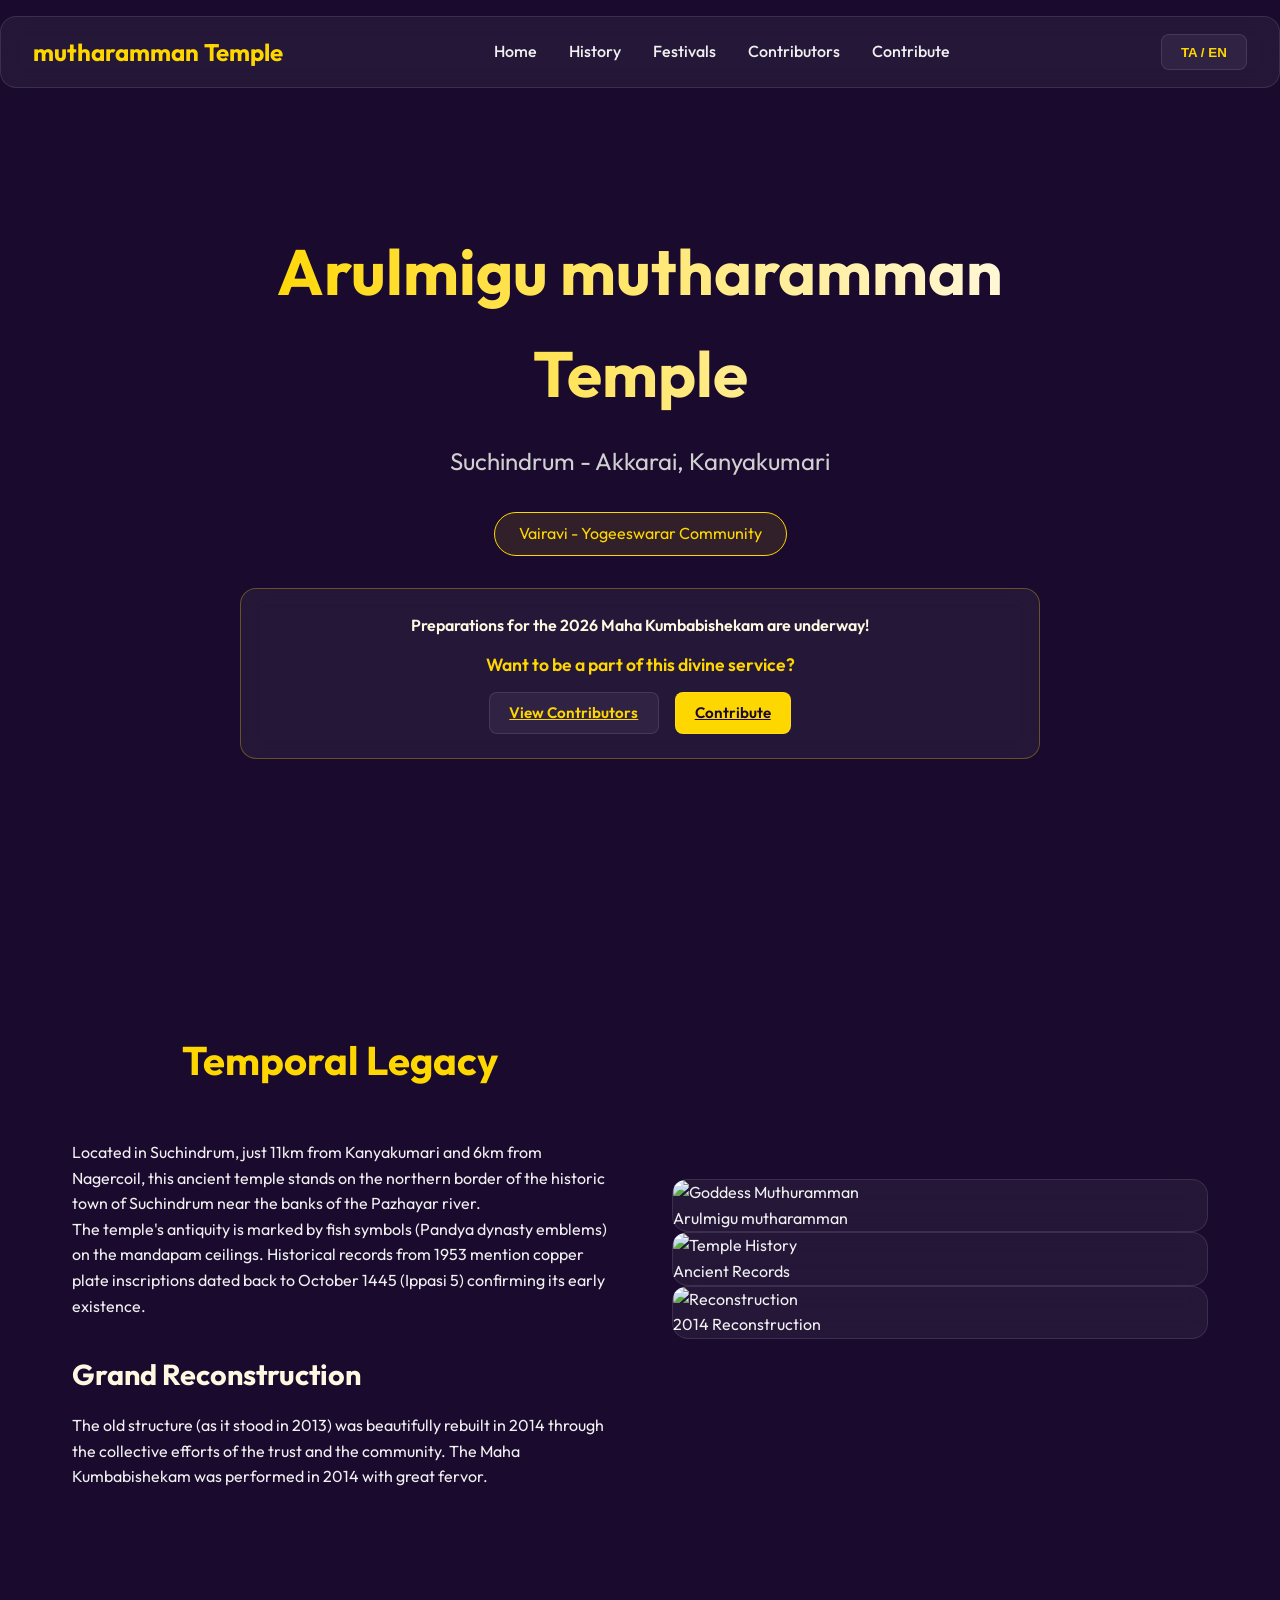
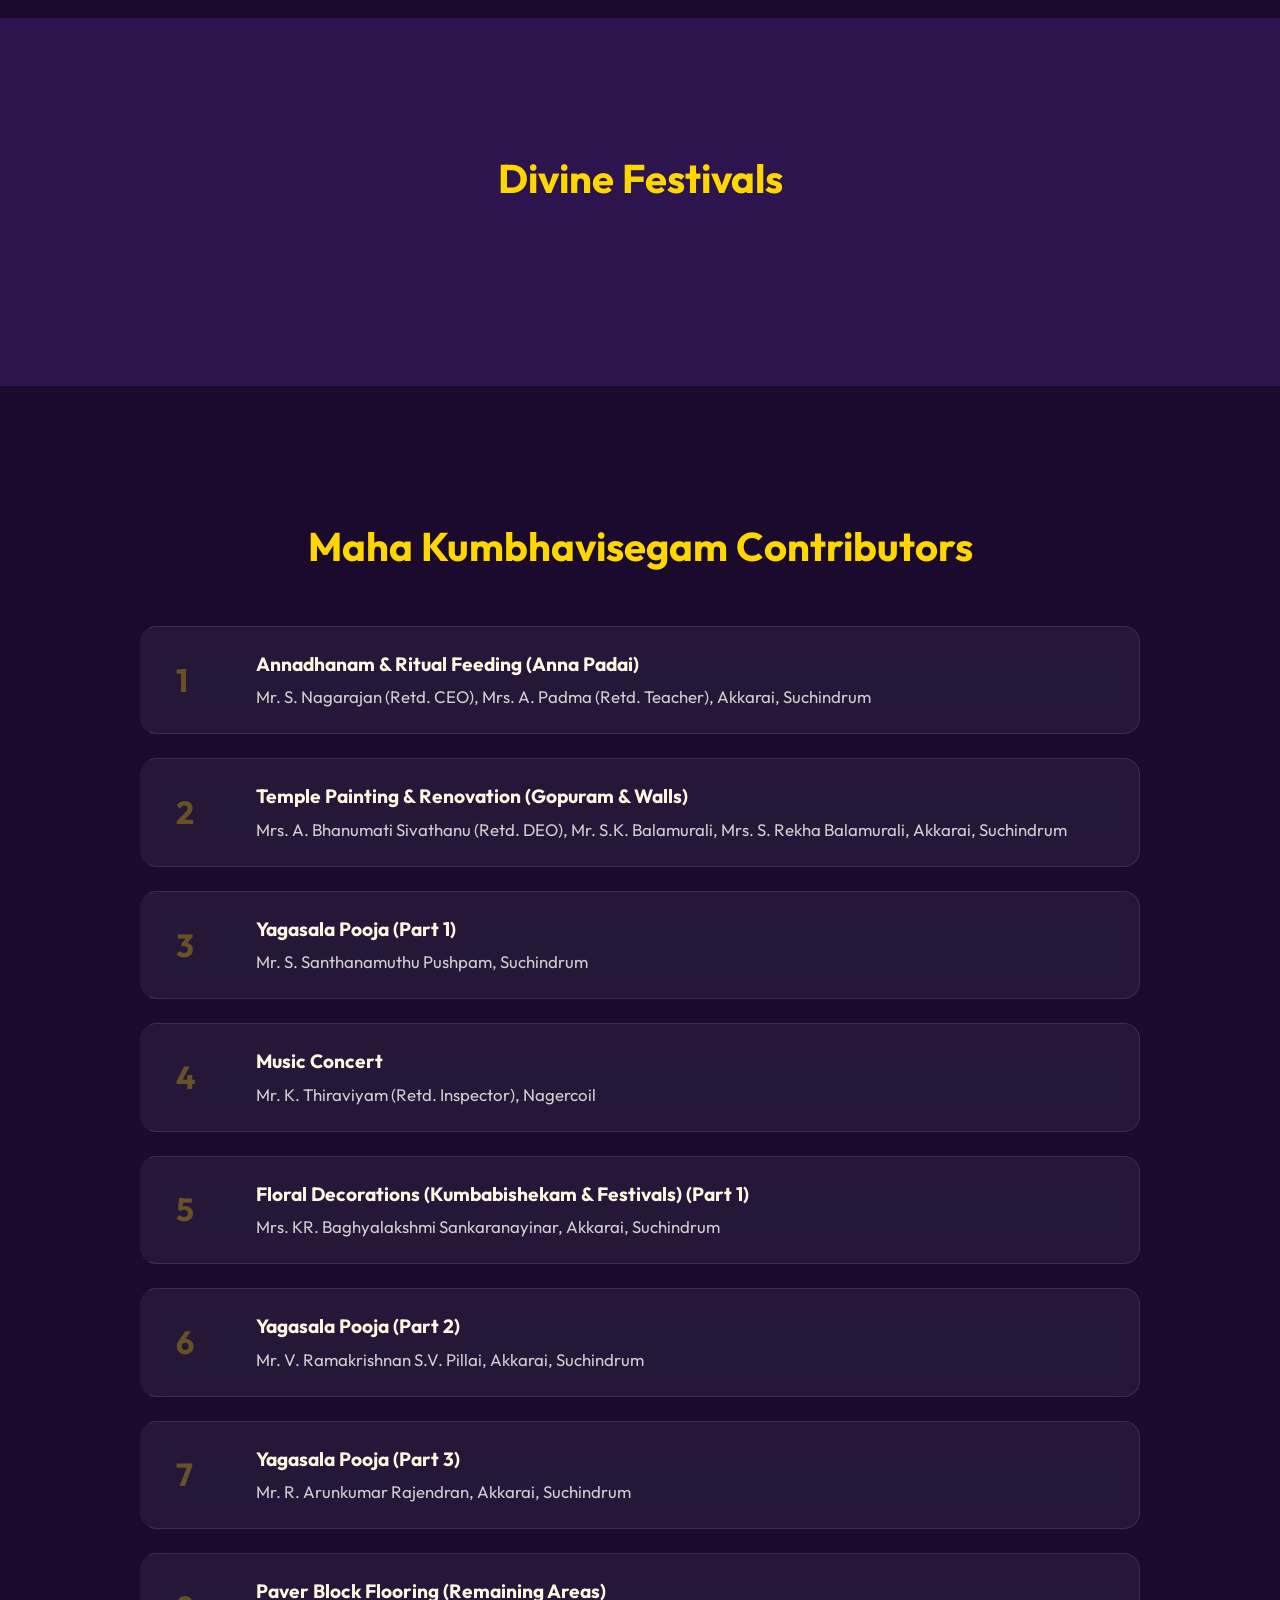
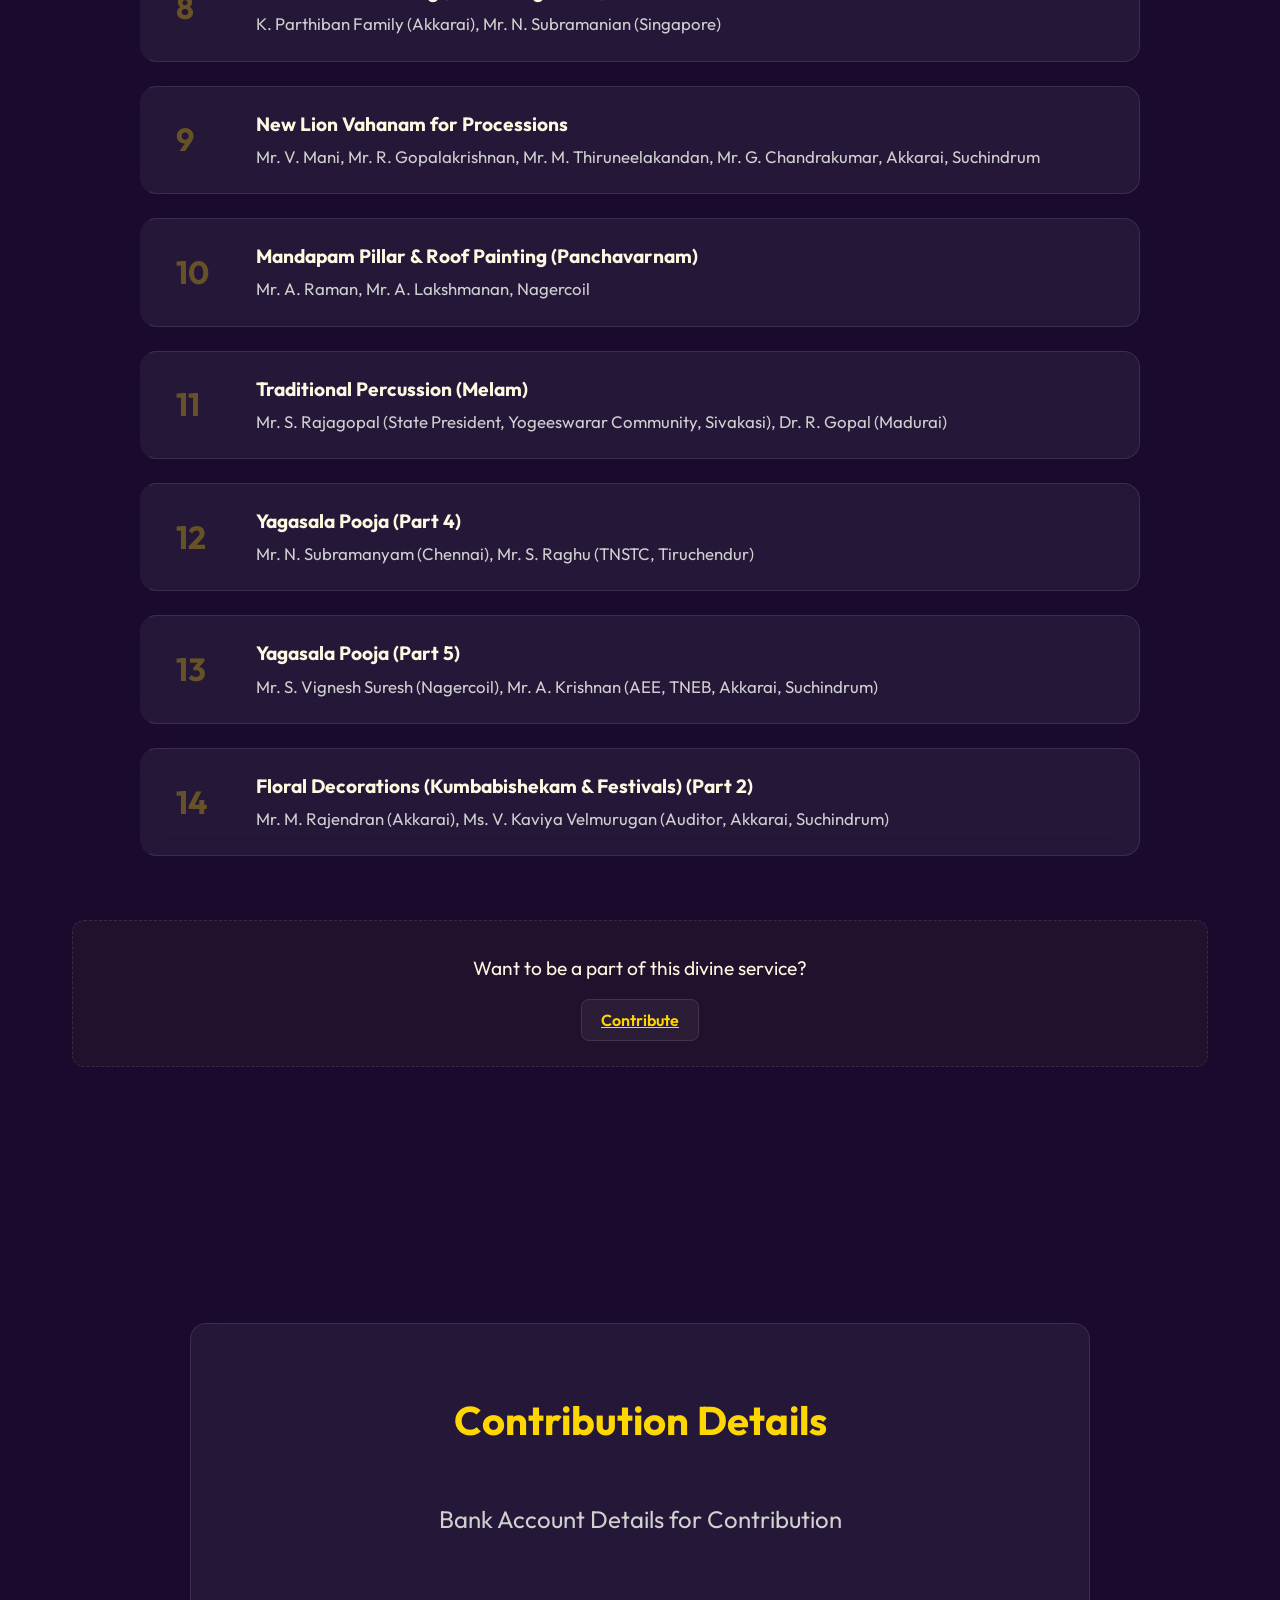
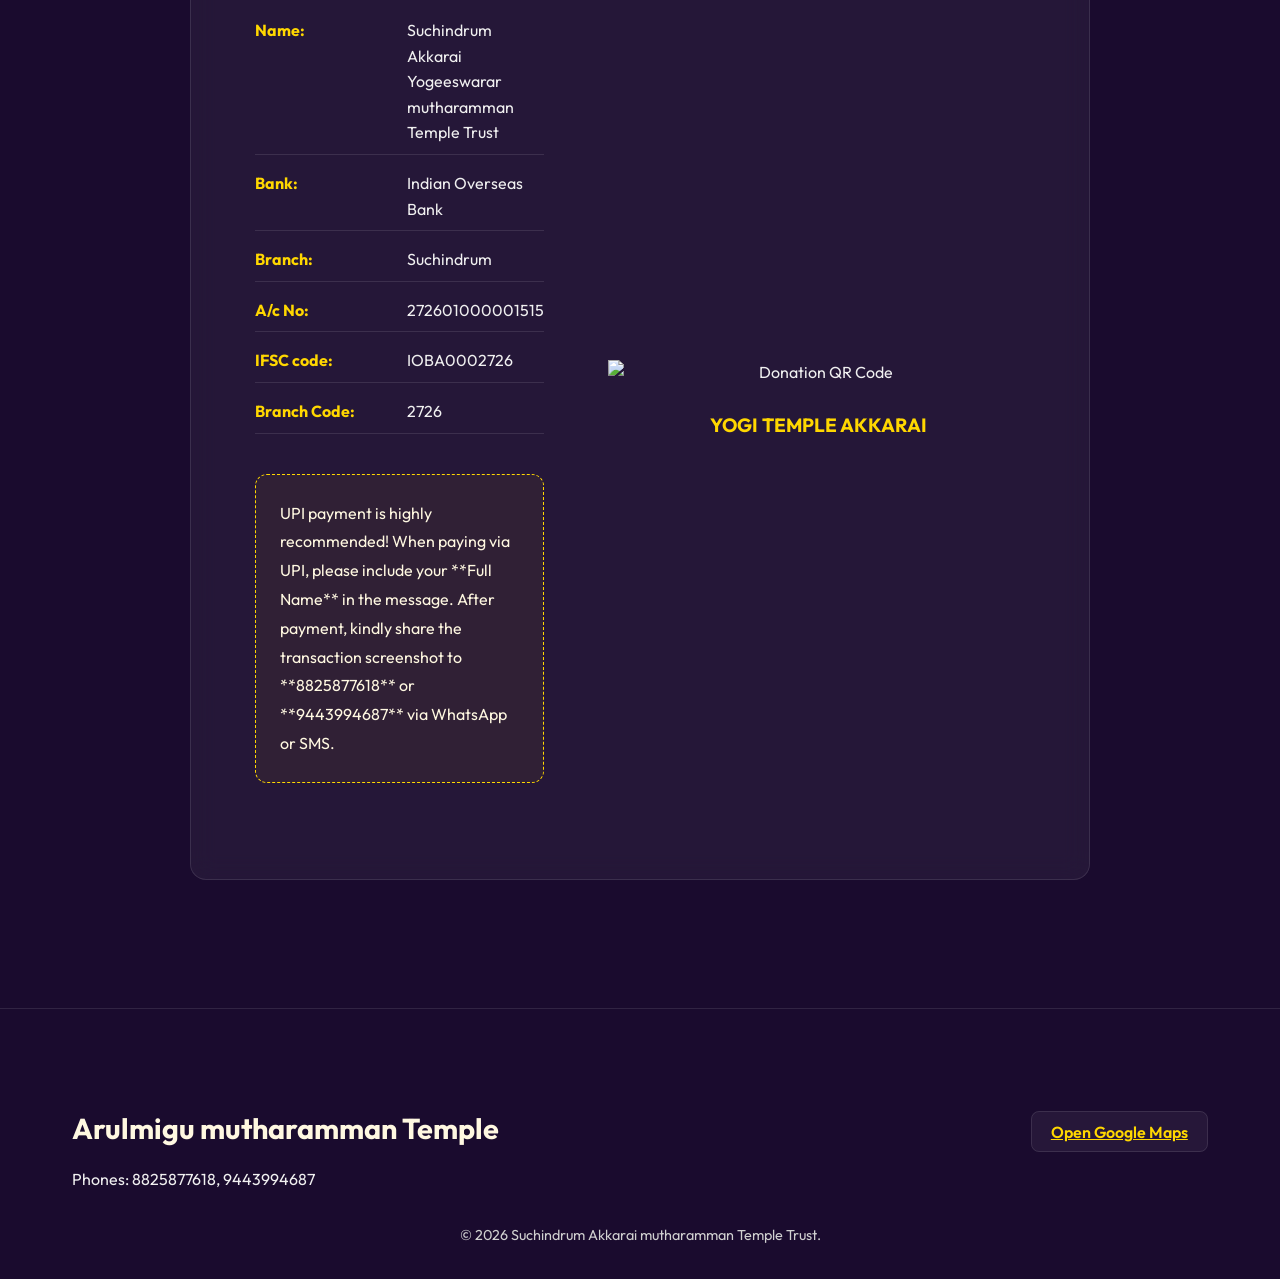
==== index.html @ 784f4263 "feat: enhance Contributors section, simplify local deployment, and improve Donation UX Detailed Chan" ====
<!DOCTYPE html>
<html lang="en">
<head>
    <meta charset="UTF-8">
    <meta name="viewport" content="width=device-width, initial-scale=1.0">
    <title>Sri Mutharamman Temple | Suchindrum Akkarai</title>
    <meta name="description" content="Official website of Sri Mutharamman Temple, Suchindrum Akkarai - Vairavi Yogeeswarar Community.">
    <link rel="preconnect" href="https://fonts.googleapis.com">
    <link rel="preconnect" href="https://fonts.gstatic.com" crossorigin>
    <link href="https://fonts.googleapis.com/css2?family=Outfit:wght@300;400;600;700&family=Noto+Sans+Tamil:wght@300;400;600;700&display=swap" rel="stylesheet">
    <link rel="stylesheet" href="style.css?v=1.0.1">
</head>
<body>
    <header>
        <nav class="glass">
            <div class="logo">
                <span class="en">mutharamman Temple</span>
                <span class="ta hidden">முத்தாரம்மன் கோவில்</span>
            </div>
            <ul class="nav-links">
                <li><a href="#home" data-key="nav_home">Home</a></li>
                <li><a href="#history" data-key="nav_history">History</a></li>
                <li><a href="#festivals" data-key="nav_festivals">Festivals</a></li>
                <li><a href="#contributors" data-key="nav_contributors">Contributors</a></li>
                <li><a href="#donations" data-key="nav_donations">Donations</a></li>
            </ul>
            <div class="lang-toggle">
                <button id="toggleLang" class="glass-btn">TA / EN</button>
            </div>
        </nav>
    </header>

    <main>
        <section id="home" class="hero">
            <div class="hero-overlay"></div>
            <div class="hero-content" data-aos="fade-up">
                <h1 data-key="hero_title">Arulmigu mutharamman Temple</h1>
                <p class="subtitle" data-key="hero_subtitle">Suchindrum - Akkarai, Kanyakumari</p>
                <div class="community-tag" data-key="hero_community">Vairavi - Yogeeswarar Community</div>
                <div class="alert-box glass">
                    <p data-key="kumbabishekam_alert">Preparations for the 2026 Maha Kumbabishekam are underway!</p>
                    <p class="prompt-text" data-key="contribute_prompt">Want to be a part of this divine service?</p>
                    <div class="button-group">
                        <a href="#contributors" class="glass-btn small" data-key="view_contributors">View Contributors</a>
                        <a href="#donations" class="glass-btn small accent" data-key="nav_donations">Donate Now</a>
                    </div>
                </div>
            </div>
        </section>

        <section id="history" class="section">
            <div class="container grid">
                <div class="text-content">
                    <h2 data-key="history_title">Temporal Legacy</h2>
                    <p data-key="history_p1">Loading...</p>
                    <p data-key="history_p2">Loading...</p>
                    
                    <h3 data-key="reconstruction_title">Grand Reconstruction</h3>
                    <p data-key="reconstruction_p1">Loading...</p>
                </div>
                <div class="image-gallery grid-3">
                    <div class="card glass">
                        <img src="assets/muthuramman.jpg" alt="Goddess Muthuramman">
                        <p class="caption">Arulmigu mutharamman</p>
                    </div>
                    <div class="card glass">
                        <img src="assets/history1.jpg" alt="Temple History">
                        <p class="caption">Ancient Records</p>
                    </div>
                    <div class="card glass">
                        <img src="assets/history2.jpg" alt="Reconstruction">
                        <p class="caption">2014 Reconstruction</p>
                    </div>
                </div>
            </div>
        </section>

        <section id="festivals" class="section dark">
            <div class="container">
                <h2 data-key="festivals_title">Divine Festivals</h2>
                <div class="festivals-grid" id="festivals-list">
                    <!-- Dynamic List -->
                </div>
            </div>
        </section>

        <section id="contributors" class="section">
            <div class="container">
                <h2 data-key="contributors_title">Maha Kumbhavisegam Ubayatharargal</h2>
                <div class="contributors-container" id="contributors-list" data-key="contributors_list">
                    <!-- Dynamic List -->
                </div>
                <div class="section-footer">
                    <p data-key="contribute_prompt">Want to be a part of this divine service?</p>
                    <a href="#donations" class="glass-btn" data-key="nav_donations">Make a Donation</a>
                </div>
            </div>
        </section>

        <section id="donations" class="section">
            <div class="container">
                <div class="donation-card glass">
                    <h2 data-key="donations_title">Donation Details</h2>
                    <p class="subtitle" data-key="donations_subtitle">Loading...</p>
                    
                    <div class="donation-grid">
                        <div class="bank-details">
                            <div class="detail-item">
                                <strong data-key="bank_trust_label">Name:</strong><span data-key="bank_trust">Suchindrum Akkarai Yogeeswarar mutharamman Temple Trust</span>
                            </div>
                            <div class="detail-item">
                                <strong data-key="bank_name_label">Bank:</strong><span data-key="bank_name">Indian Overseas Bank</span>
                            </div>
                            <div class="detail-item">
                                <strong data-key="bank_branch_label">Branch:</strong><span data-key="bank_branch">Suchindrum</span>
                            </div>
                            <div class="detail-item">
                                <strong data-key="bank_account_label">A/c No:</strong><span data-key="bank_account">272601000001515</span>
                            </div>
                            <div class="detail-item">
                                <strong data-key="bank_ifsc_label">IFSC code:</strong><span data-key="bank_ifsc">IOBA0002726</span>
                            </div>
                            <div class="detail-item">
                                <strong data-key="bank_branch_code_label">Branch Code:</strong><span data-key="bank_branch_code">2726</span>
                            </div>
                            
                            <div class="sms-instructions" data-key="sms_instructions">
                                Devotees who have sent donations are kindly requested to SMS their details to: 8825877618, 9443994687
                            </div>
                        </div>
                        
                        <div class="qr-container">
                            <img src="assets/qr.jpg" alt="Donation QR Code" class="qr-code big-qr">
                            <p class="qr-label" data-key="qr_label">YOGI TEMPLE AKKARAI</p>
                        </div>
                    </div>
                </div>
            </div>
        </section>
    </main>

    <footer>
        <div class="container">
            <div class="footer-grid">
                <div class="footer-brand">
                    <h3 data-key="hero_title">mutharamman Temple</h3>
                    <p data-key="contact_phone">Phones: 8825877618, 9443994687</p>
                </div>
                <div class="footer-links">
                    <a href="https://www.google.com/maps/place/Yogeeswarar+Mutharamman+Temple/@8.1470104,77.4617732,15z/data=!4m12!1m5!8m4!1e2!2s107804072278706150546!3m1!1e1!3m5!1s0x3b04f17fd67cdce5:0x4445e7332bd5911c!8m2!3d8.1587314!4d77.4700314!16s%2Fg%2F11fylr1ldc?hl=en&entry=ttu&g_ep=EgoyMDI2MDMyNC4wIKXMDSoASAFQAw%3D%3D" target="_blank" class="glass-btn" data-key="view_maps">View on Maps</a>
                </div>
            </div>
            <div class="copyright">
                &copy; 2026 Suchindrum Akkarai mutharamman Temple Trust.
            </div>
        </div>
    </footer>

    <script src="translations.js?v=1.0.1"></script>
    <script src="main.js?v=1.0.1"></script>
</body>
</html>
---- style.css ----
:root {
    --primary-bg: #1a0b2e;
    --secondary-bg: #2d144e;
    --accent: #ffd700;
    --accent-light: #fff8e1;
    --text-main: #f0f0f0;
    --text-muted: #d0d0d0;
    --glass: rgba(255, 255, 255, 0.05);
    --glass-border: rgba(255, 255, 255, 0.1);
    --transition: all 0.3s cubic-bezier(0.4, 0, 0.2, 1);
}

* {
    margin: 0;
    padding: 0;
    box-sizing: border-box;
}

body {
    font-family: 'Outfit', 'Noto Sans Tamil', sans-serif;
    background-color: var(--primary-bg);
    color: var(--text-main);
    line-height: 1.6;
    overflow-x: hidden;
    scroll-behavior: smooth;
}

.container {
    max-width: 1200px;
    margin: 0 auto;
    padding: 0 2rem;
}

.glass {
    background: var(--glass);
    backdrop-filter: blur(12px);
    border: 1px solid var(--glass-border);
    border-radius: 16px;
}

.glass-btn {
    background: var(--glass);
    border: 1px solid var(--glass-border);
    color: var(--accent);
    padding: 0.6rem 1.2rem;
    border-radius: 8px;
    cursor: pointer;
    font-weight: 600;
    transition: var(--transition);
}

.glass-btn:hover {
    background: var(--accent);
    color: var(--primary-bg);
    transform: translateY(-2px);
}

/* Header & Nav */
header {
    position: fixed;
    top: 0;
    width: 100%;
    z-index: 1000;
    padding: 1rem 0;
}

nav {
    display: flex;
    justify-content: space-between;
    align-items: center;
    padding: 1rem 2rem;
}

.logo {
    font-size: 1.5rem;
    font-weight: 700;
    color: var(--accent);
}

.nav-links {
    display: flex;
    list-style: none;
    gap: 2rem;
}

.nav-links a {
    text-decoration: none;
    color: var(--text-main);
    font-weight: 500;
    transition: var(--transition);
}

.nav-links a:hover {
    color: var(--accent);
}

/* Hero Section */
.hero {
    height: 100vh;
    display: flex;
    align-items: center;
    justify-content: center;
    text-align: center;
    background: linear-gradient(rgba(26, 11, 46, 0.5), rgba(26, 11, 46, 0.5)),
                url('assets/temple_facade.jpg') center/cover no-repeat;
    position: relative;
    padding-top: 80px;
}

.hero-overlay {
    position: absolute;
    top: 0;
    left: 0;
    right: 0;
    bottom: 0;
    background: linear-gradient(to bottom, transparent 60%, var(--primary-bg));
    z-index: 1;
}

.hero-content {
    max-width: 800px;
    z-index: 2;
}

.hero h1 {
    font-size: 4rem;
    margin-bottom: 1rem;
    background: linear-gradient(to right, var(--accent), var(--accent-light));
    -webkit-background-clip: text;
    background-clip: text;
    -webkit-text-fill-color: transparent;
}

.subtitle {
    font-size: 1.5rem;
    color: var(--text-muted);
    margin-bottom: 2rem;
}

.community-tag {
    display: inline-block;
    padding: 0.5rem 1.5rem;
    background: rgba(255, 215, 0, 0.1);
    color: var(--accent);
    border: 1px solid var(--accent);
    border-radius: 40px;
    margin-bottom: 2rem;
}

.alert-box {
    padding: 1rem;
    color: var(--accent-light);
    font-weight: 600;
    border-color: rgba(255, 215, 0, 0.3);
}

/* Sections */
.section {
    padding: 8rem 0;
    opacity: 0;
    transform: translateY(30px);
    transition: opacity 1s ease-out, transform 1s ease-out;
}

.section.reveal {
    opacity: 1;
    transform: translateY(0);
}

.section.dark {
    background-color: var(--secondary-bg);
}

h2 {
    font-size: 2.5rem;
    margin-bottom: 3rem;
    text-align: center;
    color: var(--accent);
}

h3 {
    font-size: 1.8rem;
    margin: 2rem 0 1rem;
    color: var(--accent-light);
}

.grid {
    display: grid;
    grid-template-columns: 1fr 1fr;
    gap: 4rem;
    align-items: center;
}

/* Dynamic Content */
.festivals-grid {
    display: grid;
    grid-template-columns: repeat(auto-fit, minmax(300px, 1fr));
    gap: 2rem;
}

.festival-item {
    background: var(--glass);
    padding: 2rem;
    border-radius: 12px;
    border-left: 4px solid var(--accent);
    transition: var(--transition);
}

.festival-item:hover {
    transform: scale(1.05);
    background: rgba(255, 255, 255, 0.08);
}

/* Donation Card */
.donation-card {
    max-width: 900px;
    margin: 0 auto;
    padding: 4rem;
    text-align: center;
}

.donation-grid {
    display: grid;
    grid-template-columns: 1fr 1fr;
    gap: 4rem;
    align-items: center;
    margin-top: 3rem;
}

.bank-details {
    text-align: left;
    margin: 2rem 0;
}

.detail-item {
    margin-bottom: 1rem;
    display: flex;
    gap: 2rem;
    border-bottom: 1px solid var(--glass-border);
    padding-bottom: 0.5rem;
    text-align: left;
}

.detail-item strong {
    color: var(--accent);
    min-width: 120px;
    flex-shrink: 0;
}

.detail-item span {
    text-align: left;
}

.qr-container {
    display: flex;
    flex-direction: column;
    align-items: center;
    justify-content: center;
}

.qr-code.big-qr {
    width: 420px;
}

.sms-instructions {
    margin-top: 2.5rem;
    padding: 1.5rem;
    background: rgba(255, 215, 0, 0.05);
    border: 1px dashed var(--accent);
    border-radius: 12px;
    font-size: 1rem;
    color: var(--accent-light);
    line-height: 1.8;
}

.qr-code:hover {
    transform: scale(1.05);
}

.qr-label {
    margin-top: 1.5rem;
    font-weight: 700;
    color: var(--accent);
    font-size: 1.2rem;
}

.image-gallery img {
    width: 100%;
    border-radius: 12px;
}

/* Footer */
footer {
    padding: 4rem 0 2rem;
    border-top: 1px solid var(--glass-border);
}

.footer-grid {
    display: flex;
    justify-content: space-between;
    align-items: center;
    margin-bottom: 2rem;
}

.copyright {
    text-align: center;
    color: var(--text-muted);
    font-size: 0.9rem;
}

/* Visibility Utilities */
.hidden {
    display: none;
}

@media (max-width: 768px) {
    .grid {
        grid-template-columns: 1fr;
    }
    
    .hero h1 {
        font-size: 2.5rem;
    }
    
    nav {
        flex-direction: column;
        gap: 1rem;
    }
}

/* Alert Box Button */
.alert-box.glass {
    display: flex;
    flex-direction: column;
    align-items: center;
    gap: 0.8rem;
    padding: 1.5rem;
}

.prompt-text {
    font-size: 1.1rem;
    color: var(--accent);
    font-weight: 600;
}

.button-group {
    display: flex;
    gap: 1rem;
    flex-wrap: wrap;
    justify-content: center;
}

.glass-btn.small {
    padding: 0.5rem 1.2rem;
    font-size: 0.95rem;
}

.glass-btn.accent {
    background: var(--accent);
    color: var(--primary-bg);
}

.glass-btn.accent:hover {
    background: #fff;
    color: var(--primary-bg);
}

/* Section Footer */
.section-footer {
    margin-top: 4rem;
    text-align: center;
    padding: 2rem;
    background: rgba(255, 215, 0, 0.03);
    border-radius: 12px;
    border: 1px dashed var(--glass-border);
}

.section-footer p {
    font-size: 1.2rem;
    color: var(--accent-light);
    margin-bottom: 1.5rem;
}

/* Contributors Section */
.contributors-container {
    display: grid;
    grid-template-columns: 1fr;
    gap: 1.5rem;
    max-width: 1000px;
    margin: 0 auto;
}

.contributor-card {
    display: flex;
    align-items: center;
    padding: 1.5rem 2rem;
    gap: 2rem;
    transition: var(--transition);
    border-left: 4px solid transparent;
}

.contributor-card:hover {
    transform: translateX(10px);
    background: rgba(255, 255, 255, 0.08);
    border-left-color: var(--accent);
}

.contributor-id {
    font-size: 2rem;
    font-weight: 700;
    color: var(--accent);
    opacity: 0.3;
    min-width: 3rem;
    font-family: 'Outfit', sans-serif;
}

.contributor-details {
    flex: 1;
}

.contributor-service {
    font-weight: 700;
    color: var(--accent-light);
    font-size: 1.2rem;
    margin-bottom: 0.4rem;
    line-height: 1.4;
}

.contributor-names {
    color: var(--text-muted);
    font-size: 1.05rem;
    line-height: 1.5;
}

@media (max-width: 768px) {
    .contributor-card {
        flex-direction: column;
        align-items: flex-start;
        gap: 0.5rem;
        padding: 1.5rem;
    }
    
    .contributor-id {
        font-size: 1.5rem;
    }
}
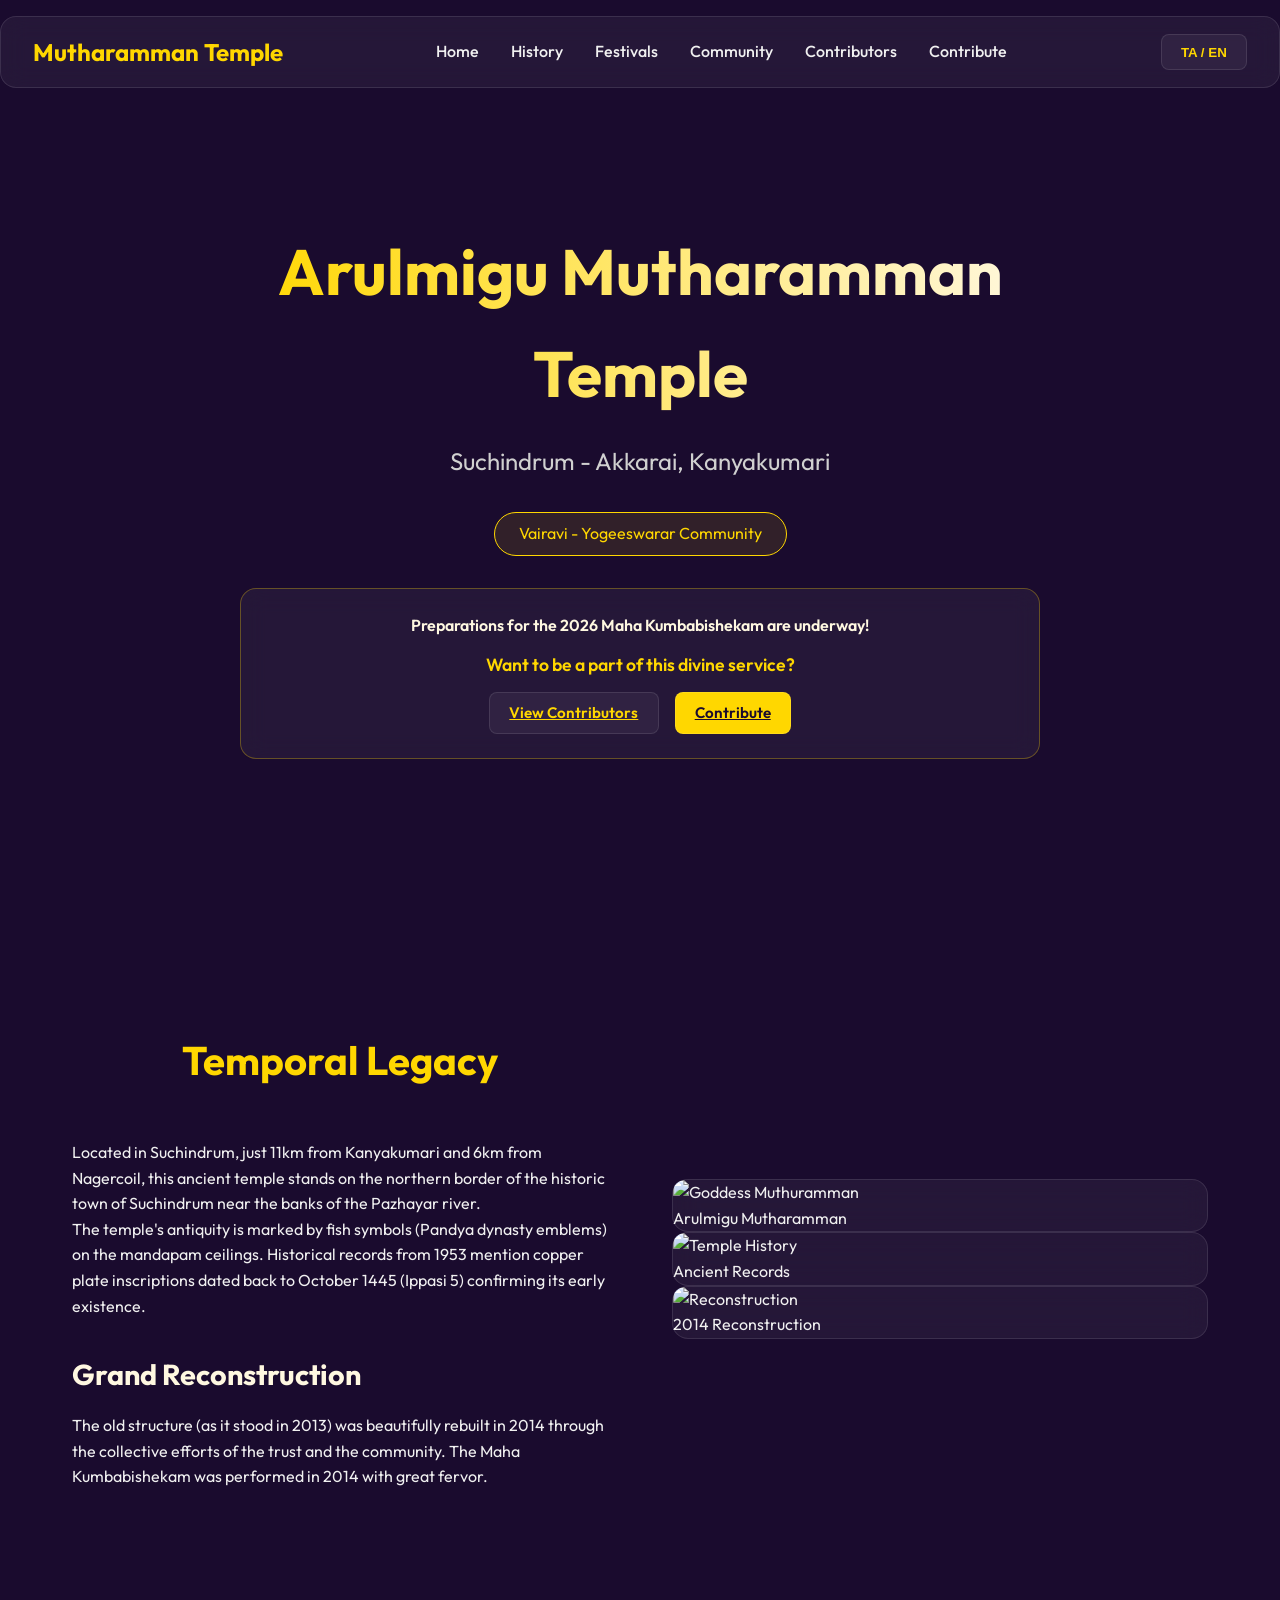
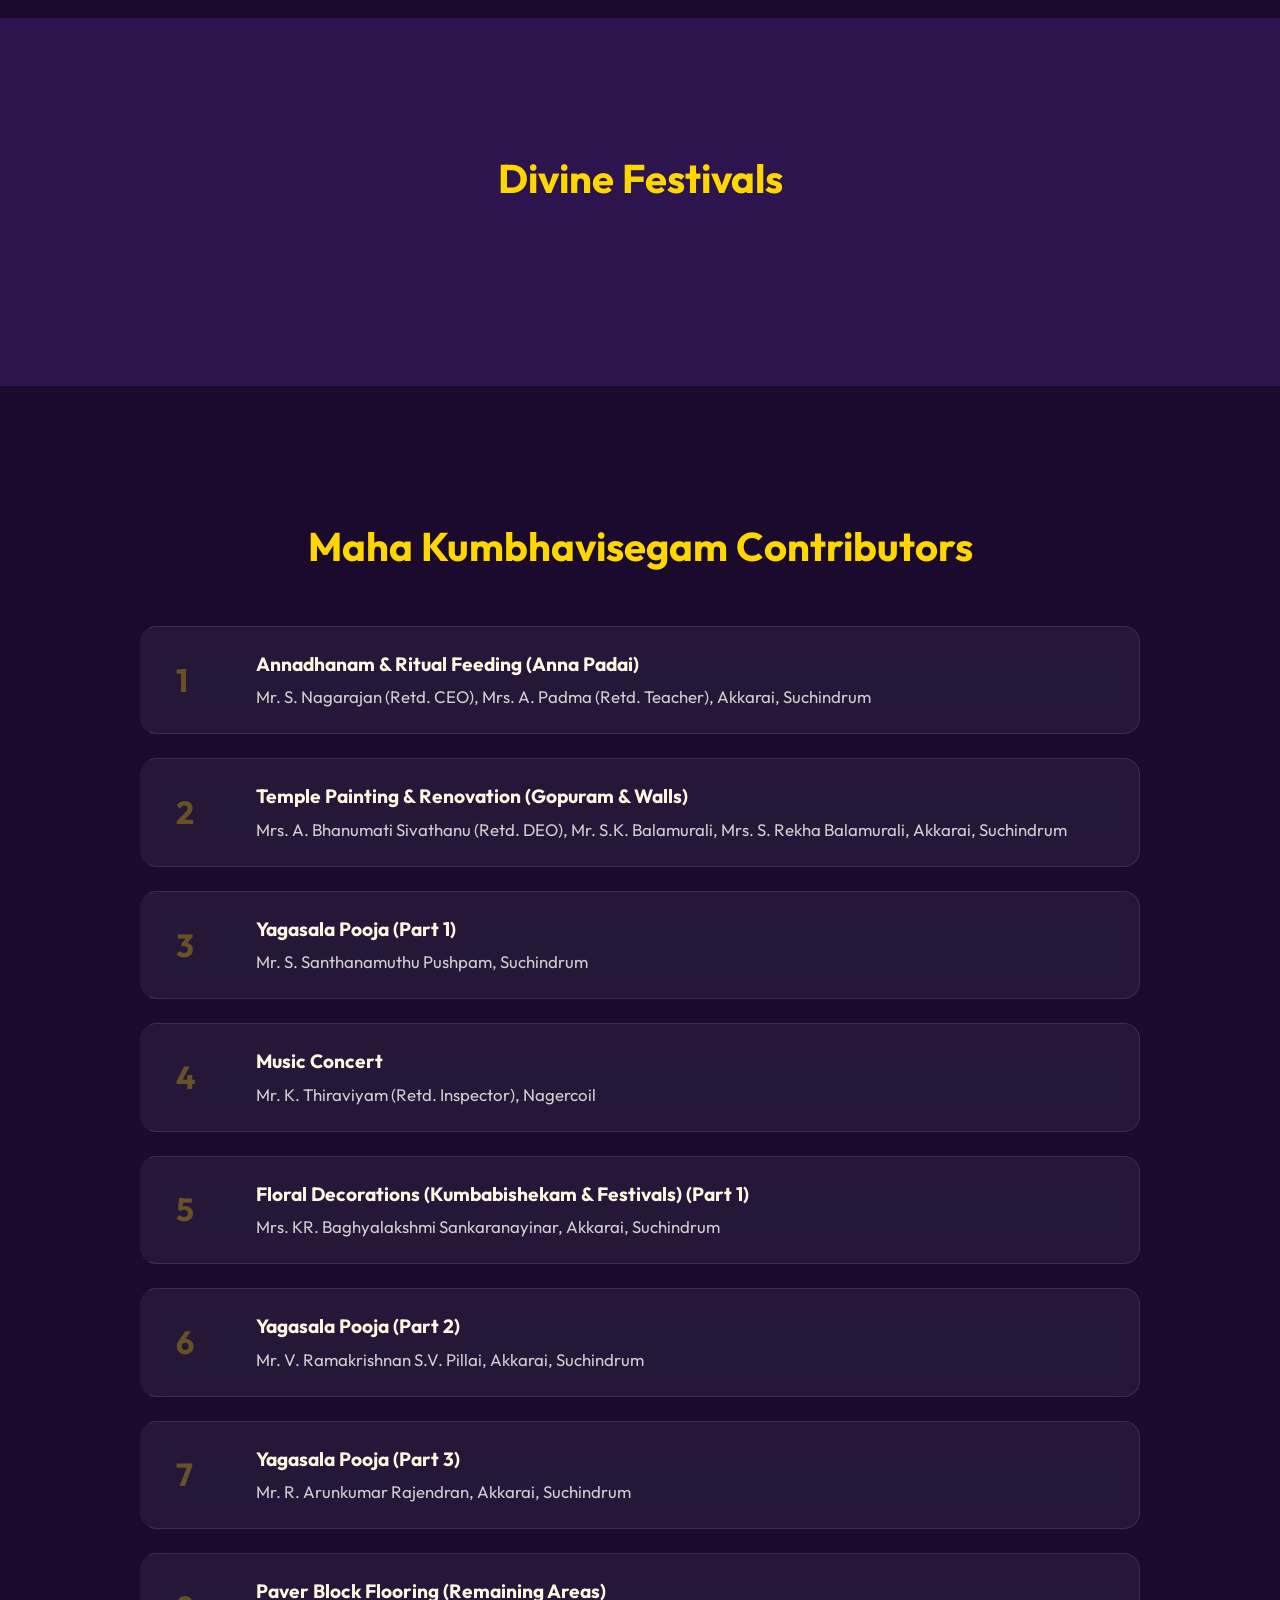
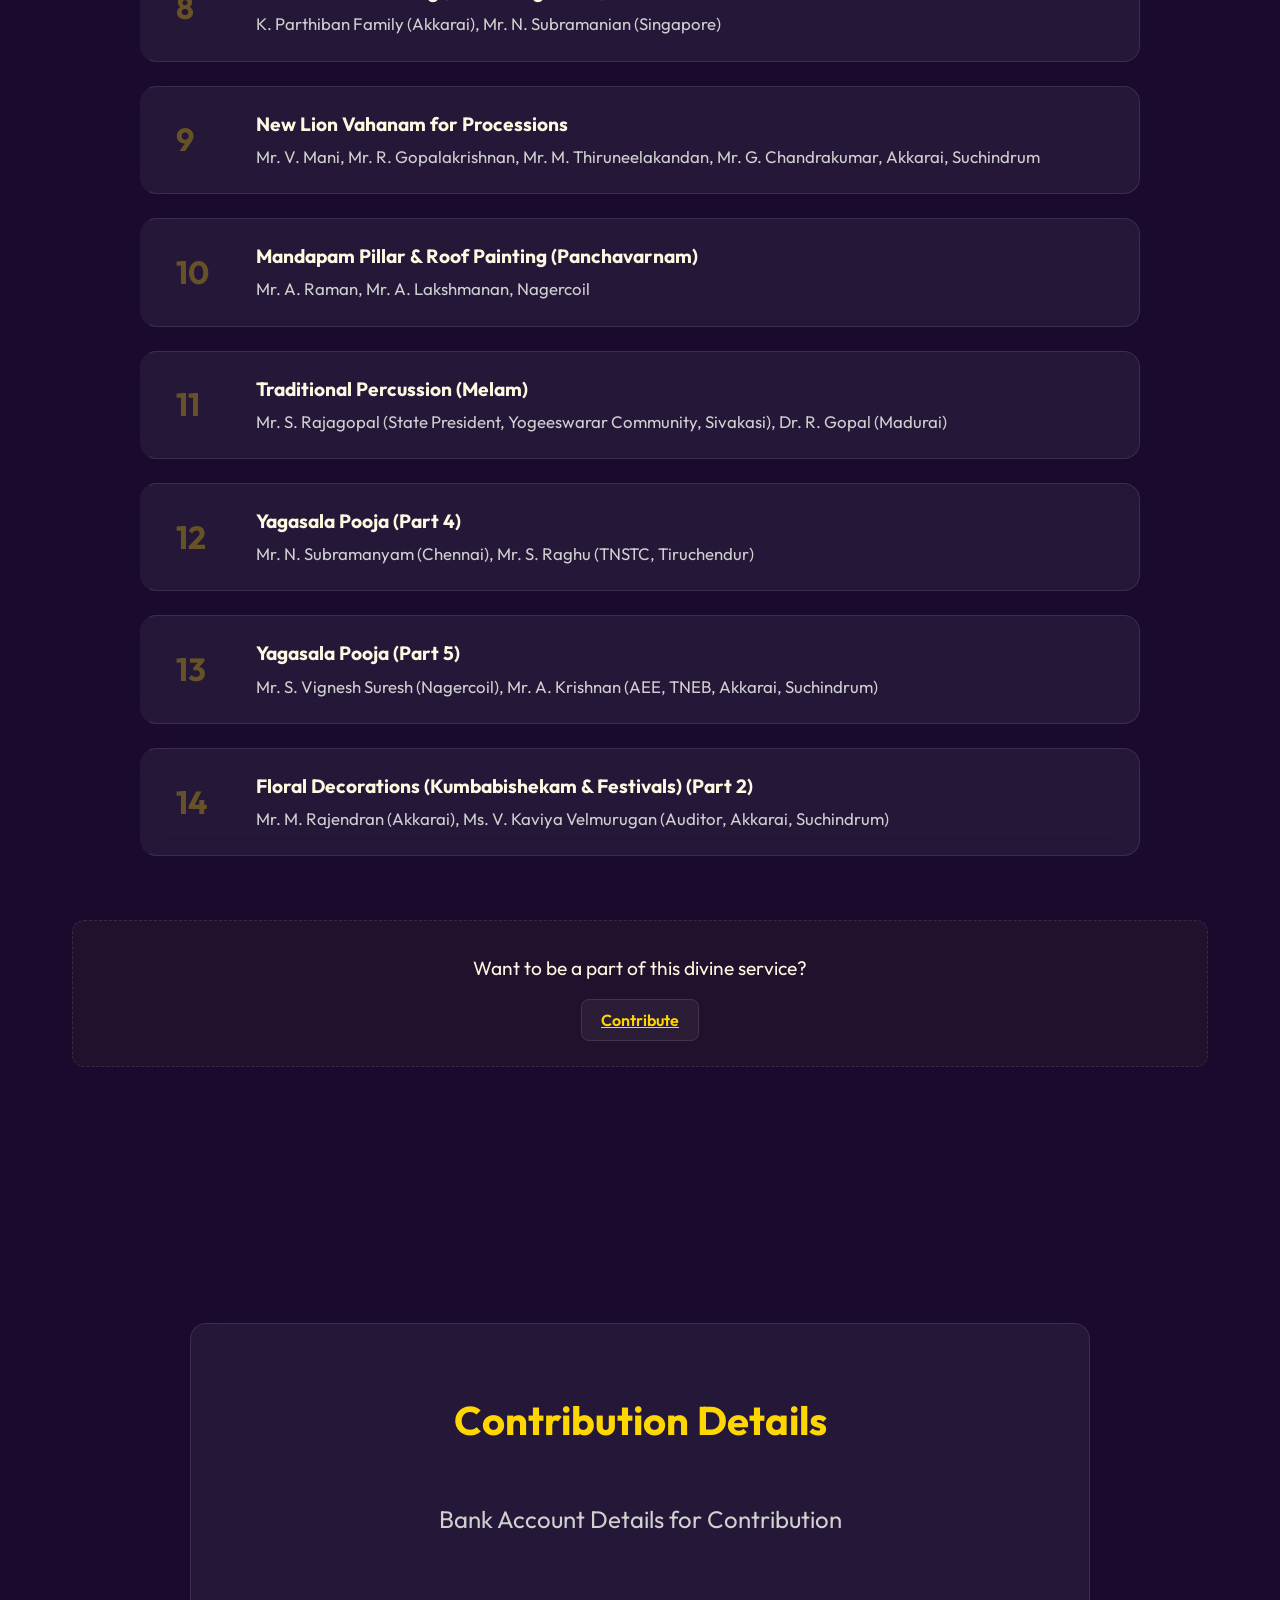
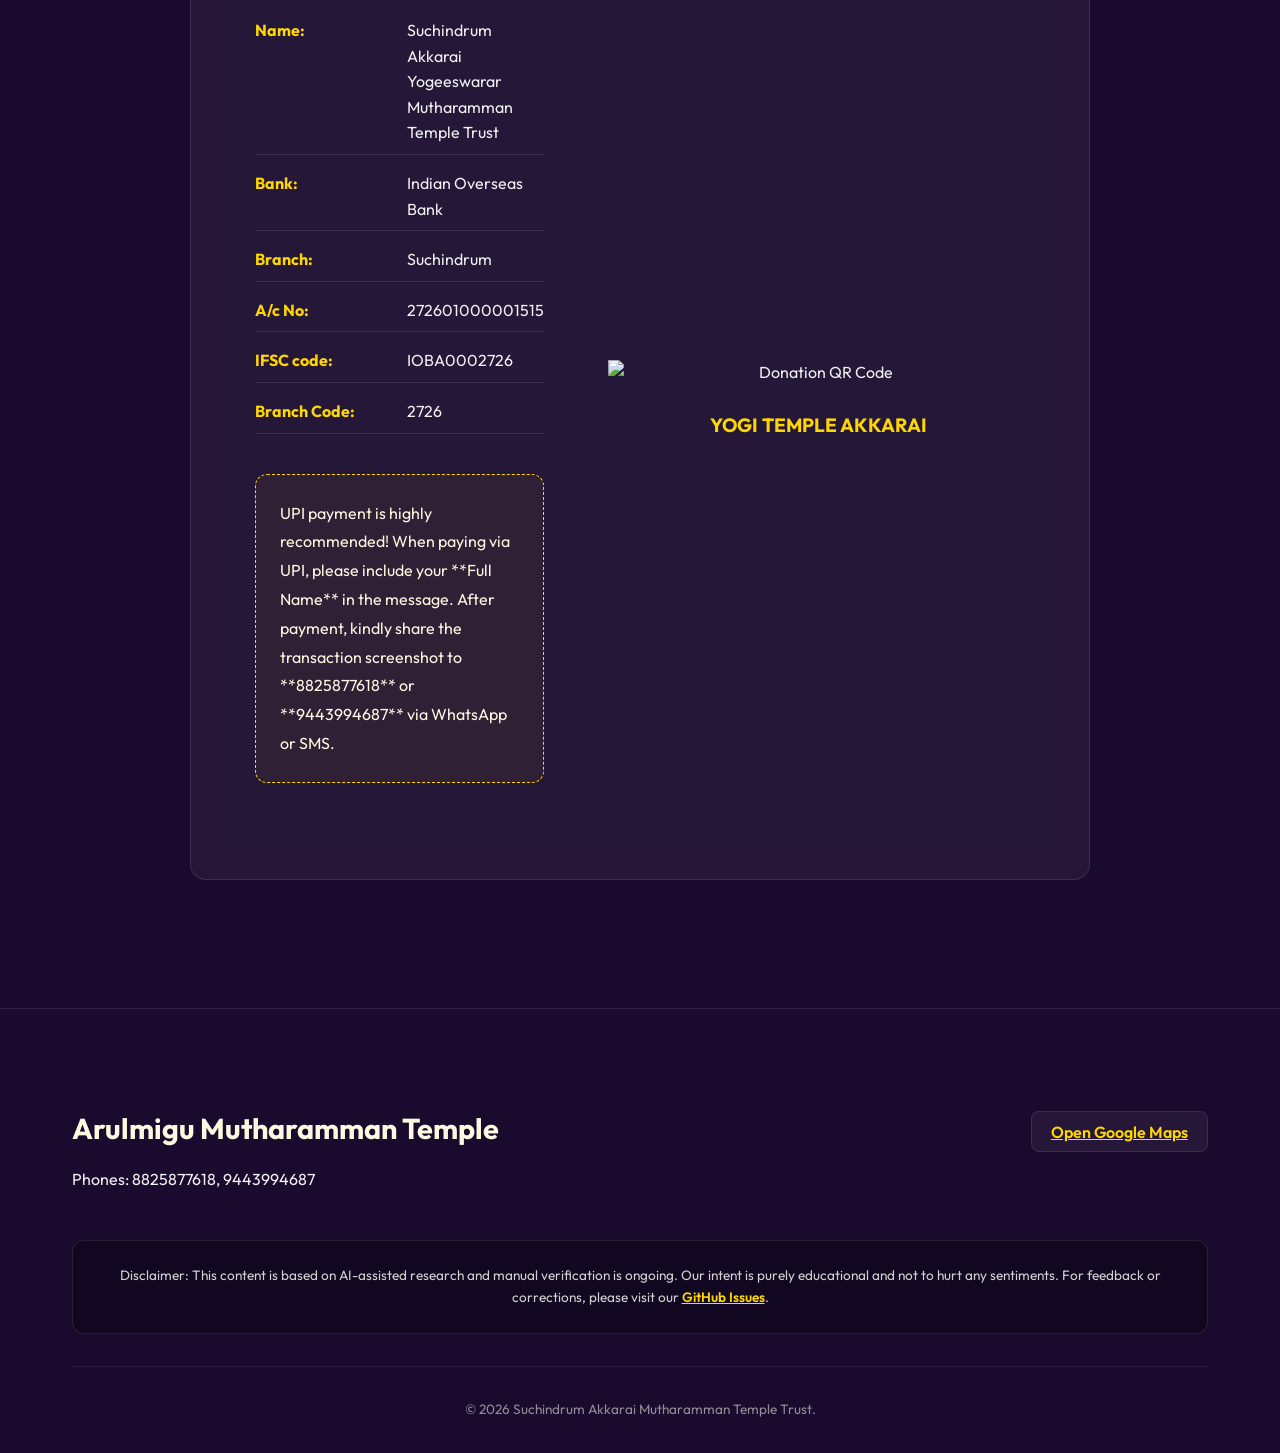
==== commit b24197fc: "community" ====
--- a/index.html
+++ b/index.html
@@ -1,26 +1,32 @@
 <!DOCTYPE html>
 <html lang="en">
+
 <head>
     <meta charset="UTF-8">
     <meta name="viewport" content="width=device-width, initial-scale=1.0">
     <title>Sri Mutharamman Temple | Suchindrum Akkarai</title>
-    <meta name="description" content="Official website of Sri Mutharamman Temple, Suchindrum Akkarai - Vairavi Yogeeswarar Community.">
+    <meta name="description"
+        content="Official website of Sri Mutharamman Temple, Suchindrum Akkarai - Vairavi Yogeeswarar Community.">
     <link rel="preconnect" href="https://fonts.googleapis.com">
     <link rel="preconnect" href="https://fonts.gstatic.com" crossorigin>
-    <link href="https://fonts.googleapis.com/css2?family=Outfit:wght@300;400;600;700&family=Noto+Sans+Tamil:wght@300;400;600;700&display=swap" rel="stylesheet">
+    <link
+        href="https://fonts.googleapis.com/css2?family=Outfit:wght@300;400;600;700&family=Noto+Sans+Tamil:wght@300;400;600;700&display=swap"
+        rel="stylesheet">
     <link rel="stylesheet" href="style.css?v=1.0.1">
 </head>
+
 <body>
     <header>
         <nav class="glass">
             <div class="logo">
-                <span class="en">mutharamman Temple</span>
+                <span class="en">Mutharamman Temple</span>
                 <span class="ta hidden">முத்தாரம்மன் கோவில்</span>
             </div>
             <ul class="nav-links">
                 <li><a href="#home" data-key="nav_home">Home</a></li>
                 <li><a href="#history" data-key="nav_history">History</a></li>
                 <li><a href="#festivals" data-key="nav_festivals">Festivals</a></li>
+                <li><a href="community.html" data-key="nav_community">Community</a></li>
                 <li><a href="#contributors" data-key="nav_contributors">Contributors</a></li>
                 <li><a href="#donations" data-key="nav_donations">Donations</a></li>
             </ul>
@@ -34,14 +40,17 @@
         <section id="home" class="hero">
             <div class="hero-overlay"></div>
             <div class="hero-content" data-aos="fade-up">
-                <h1 data-key="hero_title">Arulmigu mutharamman Temple</h1>
+                <h1 data-key="hero_title">Arulmigu Mutharamman Temple</h1>
                 <p class="subtitle" data-key="hero_subtitle">Suchindrum - Akkarai, Kanyakumari</p>
-                <div class="community-tag" data-key="hero_community">Vairavi - Yogeeswarar Community</div>
+                <a href="community.html" class="community-tag-link">
+                    <div class="community-tag" data-key="hero_community">Vairavi - Yogeeswarar Community</div>
+                </a>
                 <div class="alert-box glass">
                     <p data-key="kumbabishekam_alert">Preparations for the 2026 Maha Kumbabishekam are underway!</p>
                     <p class="prompt-text" data-key="contribute_prompt">Want to be a part of this divine service?</p>
                     <div class="button-group">
-                        <a href="#contributors" class="glass-btn small" data-key="view_contributors">View Contributors</a>
+                        <a href="#contributors" class="glass-btn small" data-key="view_contributors">View
+                            Contributors</a>
                         <a href="#donations" class="glass-btn small accent" data-key="nav_donations">Donate Now</a>
                     </div>
                 </div>
@@ -54,14 +63,14 @@
                     <h2 data-key="history_title">Temporal Legacy</h2>
                     <p data-key="history_p1">Loading...</p>
                     <p data-key="history_p2">Loading...</p>
-                    
+
                     <h3 data-key="reconstruction_title">Grand Reconstruction</h3>
                     <p data-key="reconstruction_p1">Loading...</p>
                 </div>
                 <div class="image-gallery grid-3">
                     <div class="card glass">
                         <img src="assets/muthuramman.jpg" alt="Goddess Muthuramman">
-                        <p class="caption">Arulmigu mutharamman</p>
+                        <p class="caption">Arulmigu Mutharamman</p>
                     </div>
                     <div class="card glass">
                         <img src="assets/history1.jpg" alt="Temple History">
@@ -102,33 +111,40 @@
                 <div class="donation-card glass">
                     <h2 data-key="donations_title">Donation Details</h2>
                     <p class="subtitle" data-key="donations_subtitle">Loading...</p>
-                    
+
                     <div class="donation-grid">
                         <div class="bank-details">
                             <div class="detail-item">
-                                <strong data-key="bank_trust_label">Name:</strong><span data-key="bank_trust">Suchindrum Akkarai Yogeeswarar mutharamman Temple Trust</span>
+                                <strong data-key="bank_trust_label">Name:</strong><span data-key="bank_trust">Suchindrum
+                                    Akkarai Yogeeswarar Mutharamman Temple Trust</span>
                             </div>
                             <div class="detail-item">
-                                <strong data-key="bank_name_label">Bank:</strong><span data-key="bank_name">Indian Overseas Bank</span>
+                                <strong data-key="bank_name_label">Bank:</strong><span data-key="bank_name">Indian
+                                    Overseas Bank</span>
                             </div>
                             <div class="detail-item">
-                                <strong data-key="bank_branch_label">Branch:</strong><span data-key="bank_branch">Suchindrum</span>
+                                <strong data-key="bank_branch_label">Branch:</strong><span
+                                    data-key="bank_branch">Suchindrum</span>
                             </div>
                             <div class="detail-item">
-                                <strong data-key="bank_account_label">A/c No:</strong><span data-key="bank_account">272601000001515</span>
+                                <strong data-key="bank_account_label">A/c No:</strong><span
+                                    data-key="bank_account">272601000001515</span>
                             </div>
                             <div class="detail-item">
-                                <strong data-key="bank_ifsc_label">IFSC code:</strong><span data-key="bank_ifsc">IOBA0002726</span>
+                                <strong data-key="bank_ifsc_label">IFSC code:</strong><span
+                                    data-key="bank_ifsc">IOBA0002726</span>
                             </div>
                             <div class="detail-item">
-                                <strong data-key="bank_branch_code_label">Branch Code:</strong><span data-key="bank_branch_code">2726</span>
+                                <strong data-key="bank_branch_code_label">Branch Code:</strong><span
+                                    data-key="bank_branch_code">2726</span>
                             </div>
-                            
+
                             <div class="sms-instructions" data-key="sms_instructions">
-                                Devotees who have sent donations are kindly requested to SMS their details to: 8825877618, 9443994687
+                                Devotees who have sent donations are kindly requested to SMS their details to:
+                                8825877618, 9443994687
                             </div>
                         </div>
-                        
+
                         <div class="qr-container">
                             <img src="assets/qr.jpg" alt="Donation QR Code" class="qr-code big-qr">
                             <p class="qr-label" data-key="qr_label">YOGI TEMPLE AKKARAI</p>
@@ -143,15 +159,20 @@
         <div class="container">
             <div class="footer-grid">
                 <div class="footer-brand">
-                    <h3 data-key="hero_title">mutharamman Temple</h3>
+                    <h3 data-key="hero_title">Mutharamman Temple</h3>
                     <p data-key="contact_phone">Phones: 8825877618, 9443994687</p>
                 </div>
                 <div class="footer-links">
-                    <a href="https://www.google.com/maps/place/Yogeeswarar+Mutharamman+Temple/@8.1470104,77.4617732,15z/data=!4m12!1m5!8m4!1e2!2s107804072278706150546!3m1!1e1!3m5!1s0x3b04f17fd67cdce5:0x4445e7332bd5911c!8m2!3d8.1587314!4d77.4700314!16s%2Fg%2F11fylr1ldc?hl=en&entry=ttu&g_ep=EgoyMDI2MDMyNC4wIKXMDSoASAFQAw%3D%3D" target="_blank" class="glass-btn" data-key="view_maps">View on Maps</a>
+                    <a href="https://www.google.com/maps/place/Yogeeswarar+Mutharamman+Temple/@8.1470104,77.4617732,15z/data=!4m12!1m5!8m4!1e2!2s107804072278706150546!3m1!1e1!3m5!1s0x3b04f17fd67cdce5:0x4445e7332bd5911c!8m2!3d8.1587314!4d77.4700314!16s%2Fg%2F11fylr1ldc?hl=en&entry=ttu&g_ep=EgoyMDI2MDMyNC4wIKXMDSoASAFQAw%3D%3D"
+                        target="_blank" class="glass-btn" data-key="view_maps">View on Maps</a>
                 </div>
             </div>
+            <div class="disclaimer-section">
+                <span data-key="disclaimer_text">Disclaimer: This content is based on AI-assisted research and manual verification is ongoing. Our intent is purely educational and not to hurt any sentiments. For feedback or corrections, please visit our</span>
+                <a href="https://github.com/DrSom/YogeesWebsite/issues" target="_blank" data-key="disclaimer_link">GitHub Issues</a>.
+            </div>
             <div class="copyright">
-                &copy; 2026 Suchindrum Akkarai mutharamman Temple Trust.
+                &copy; 2026 Suchindrum Akkarai Mutharamman Temple Trust.
             </div>
         </div>
     </footer>
@@ -159,4 +180,5 @@
     <script src="translations.js?v=1.0.1"></script>
     <script src="main.js?v=1.0.1"></script>
 </body>
-</html>
+
+</html>
--- a/style.css
+++ b/style.css
@@ -145,6 +145,16 @@
     border: 1px solid var(--accent);
     border-radius: 40px;
     margin-bottom: 2rem;
+    transition: var(--transition);
+}
+
+.community-tag-link {
+    text-decoration: none;
+}
+
+.community-tag-link:hover .community-tag {
+    background: var(--accent);
+    color: var(--primary-bg);
 }
 
 .alert-box {
@@ -445,3 +455,31 @@
     }
 }
 
+/* Disclaimer & Footer */
+.disclaimer-section {
+    margin-top: 3rem;
+    padding: 1.5rem;
+    background: rgba(0, 0, 0, 0.3);
+    border: 1px solid var(--glass-border);
+    border-radius: 12px;
+    font-size: 0.85rem;
+    color: var(--text-muted);
+    line-height: 1.6;
+    text-align: center;
+}
+
+.disclaimer-section a {
+    color: var(--accent);
+    text-decoration: underline;
+    font-weight: 600;
+}
+
+.copyright {
+    margin-top: 2rem;
+    padding-top: 2rem;
+    border-top: 1px solid var(--glass-border);
+    opacity: 0.65;
+    font-size: 0.85rem;
+    text-align: center;
+}
+
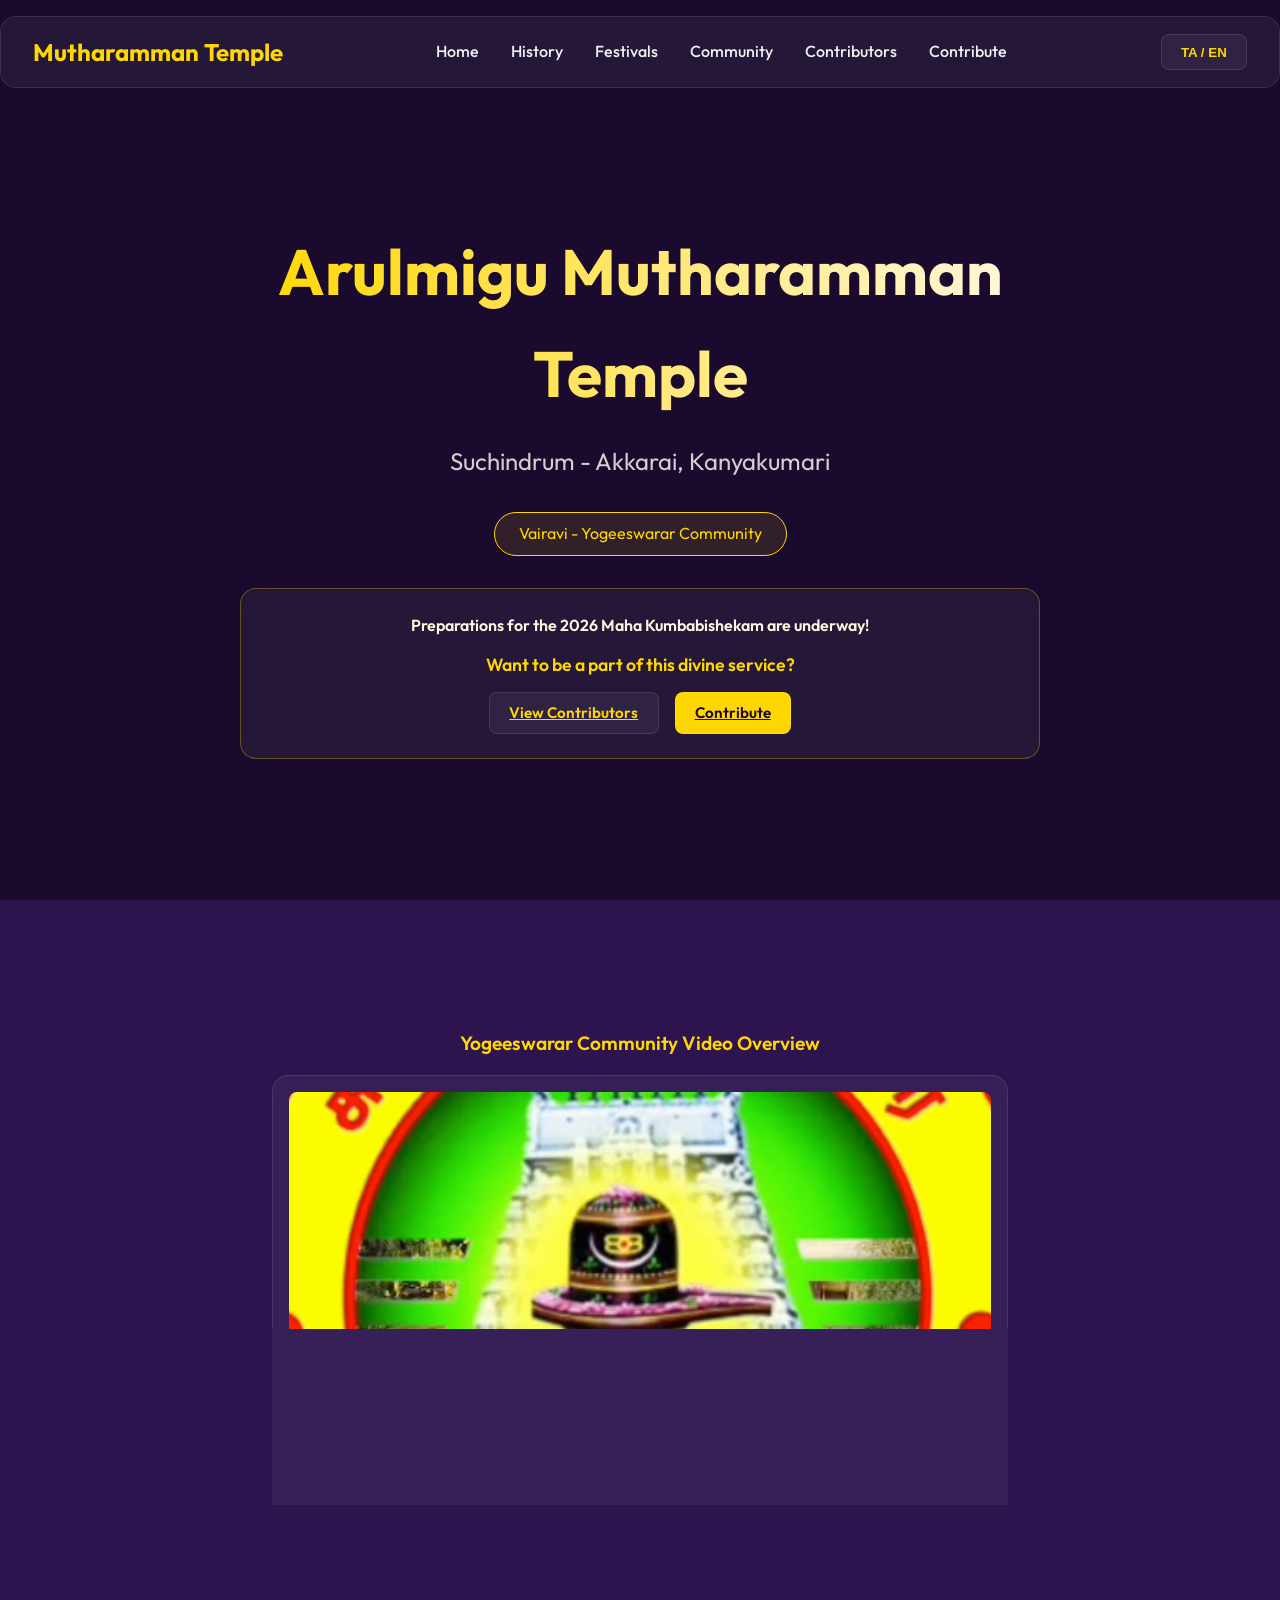
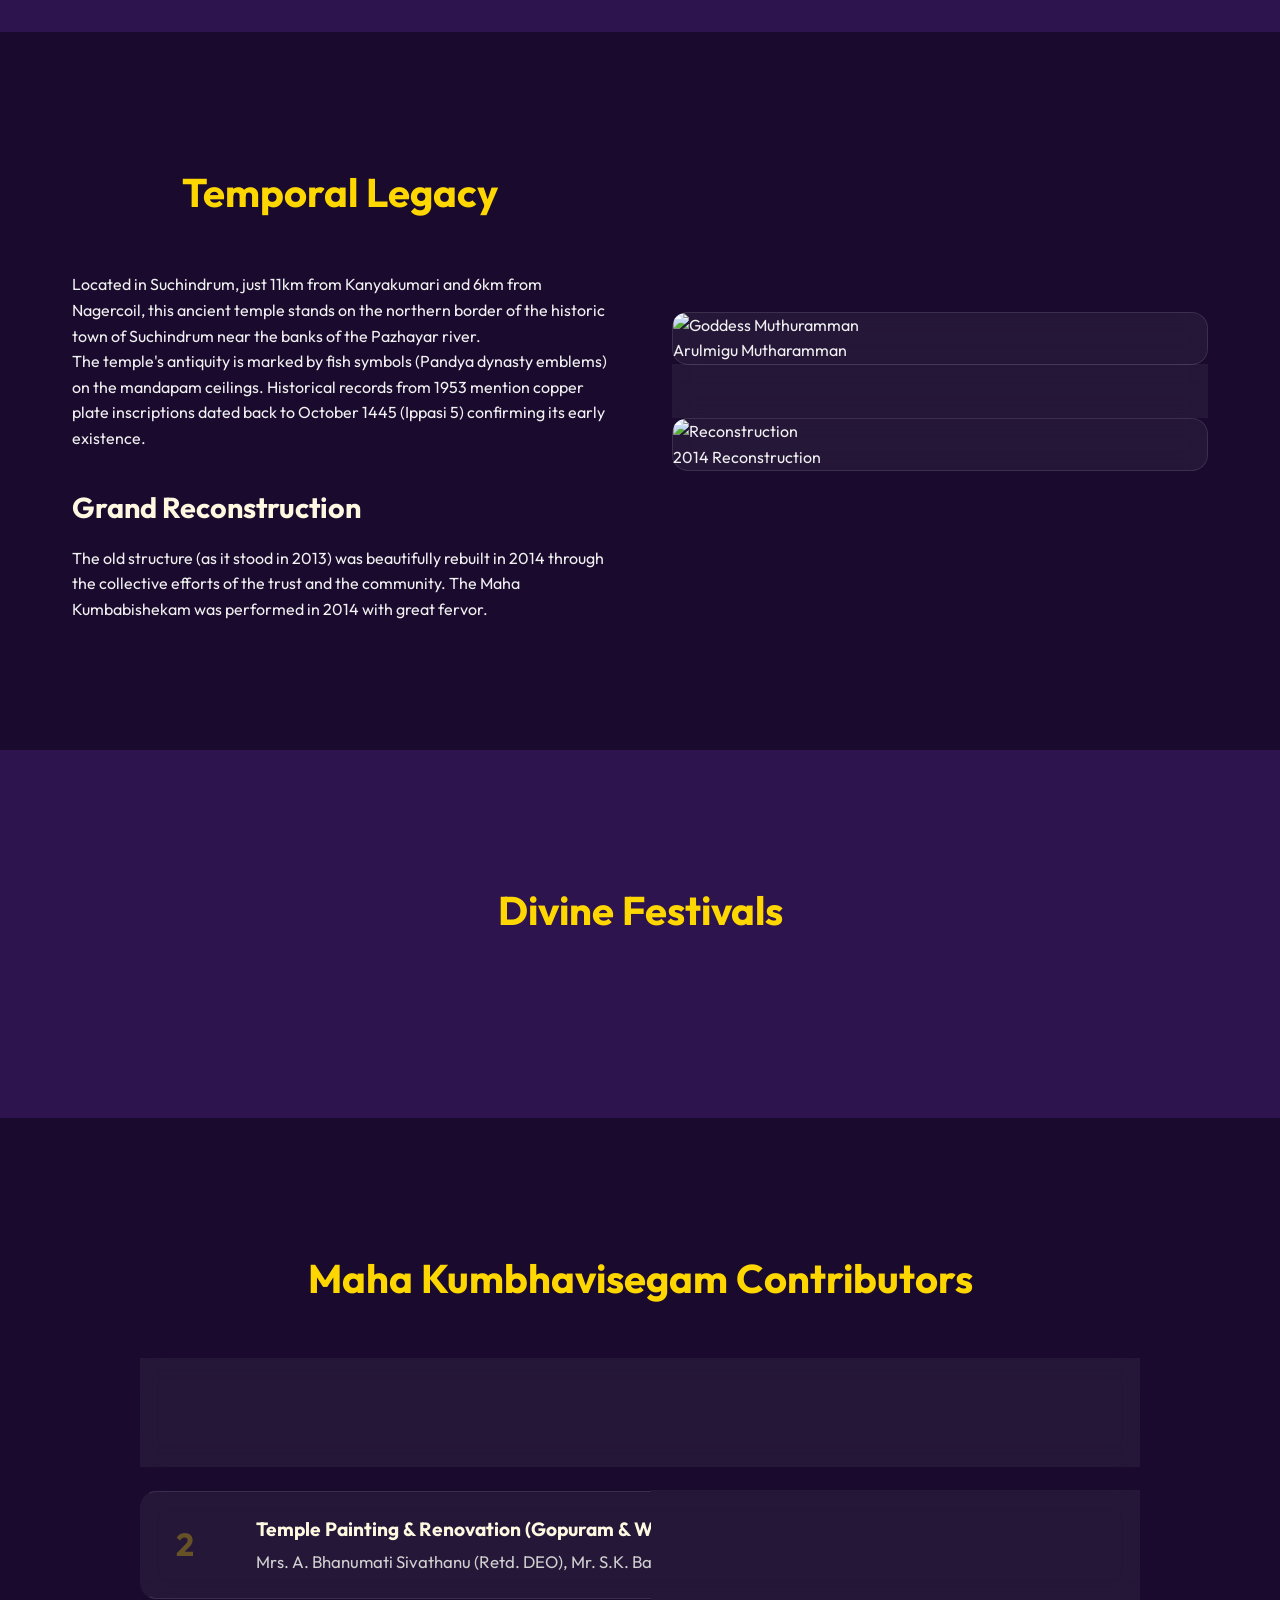
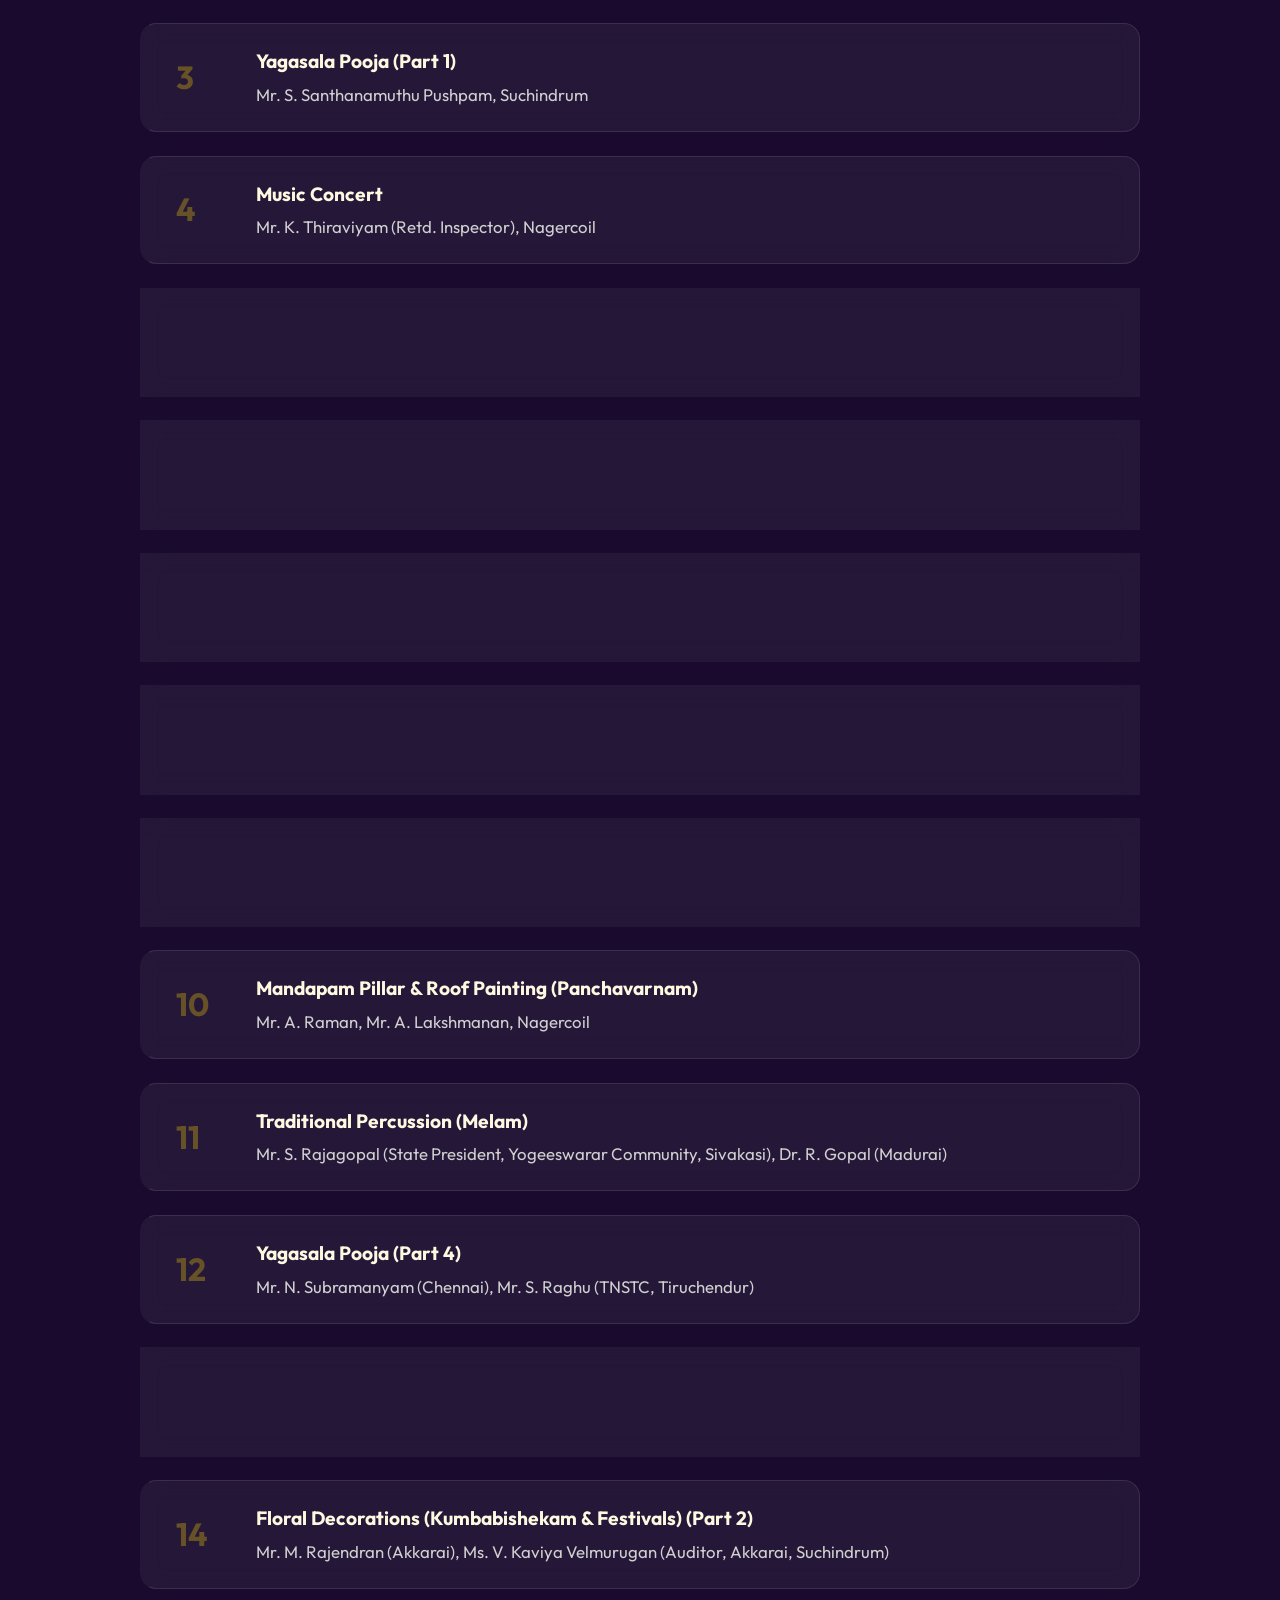
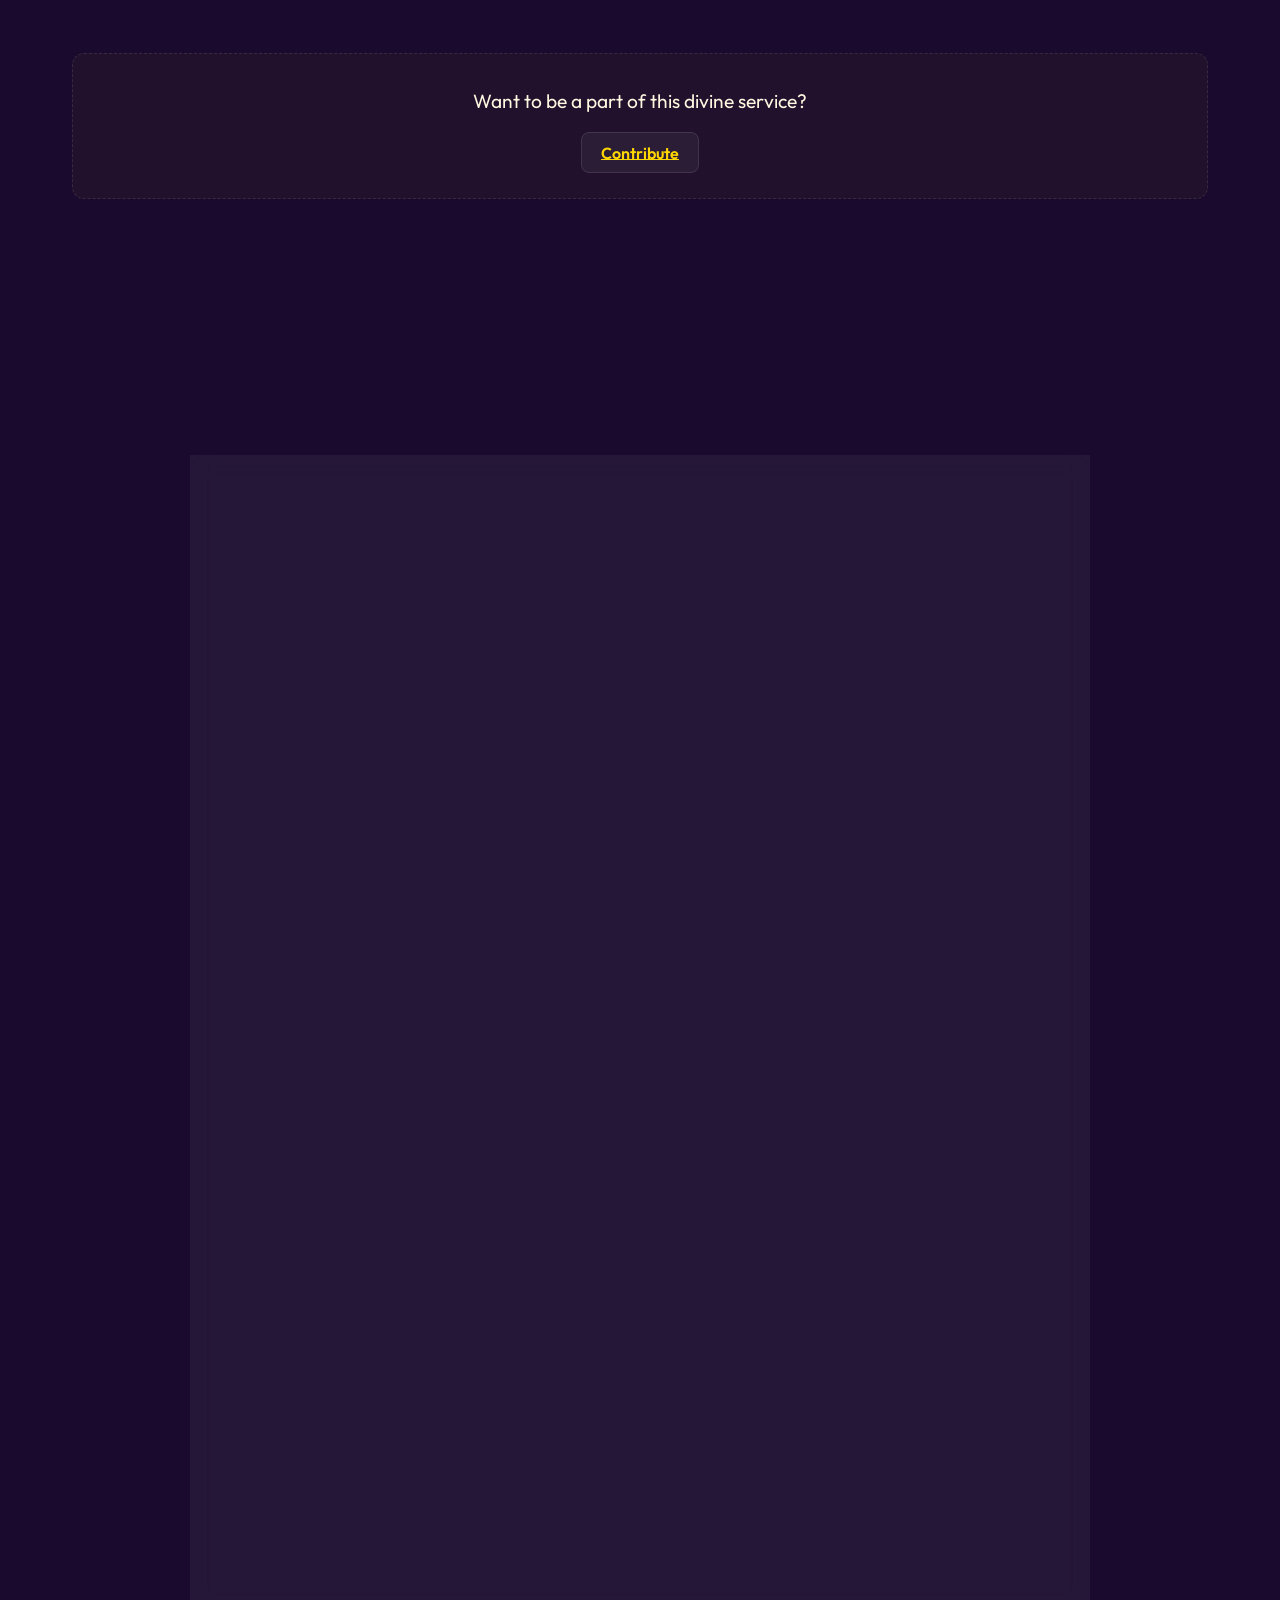
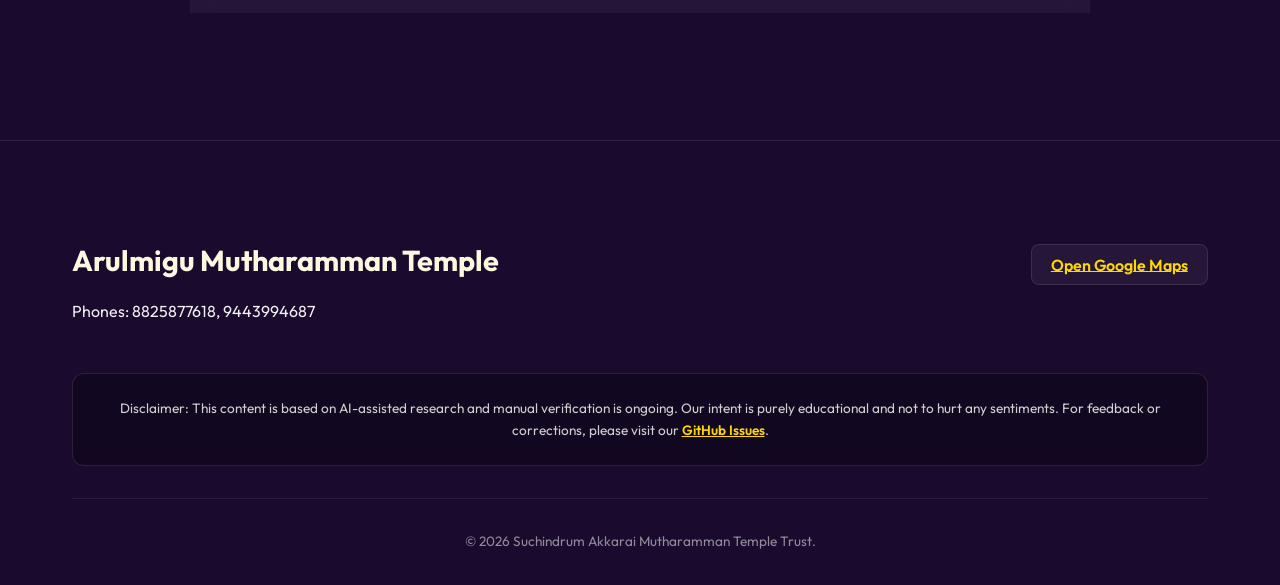
==== commit 632f9e30: "Add video using Git LFS properly" ====
--- a/index.html
+++ b/index.html
@@ -53,6 +53,18 @@
                             Contributors</a>
                         <a href="#donations" class="glass-btn small accent" data-key="nav_donations">Donate Now</a>
                     </div>
+                </div>
+            </div>
+        </section>
+
+        <section id="intro-video" class="section dark">
+            <div class="container" style="max-width: 800px; text-align: center;">
+                <p style="color: var(--accent); font-weight: 600; margin-bottom: 1rem; font-size: 1.2rem;" data-key="intro_video_caption">Yogeeswarar Community Video Overview</p>
+                <div class="video-container glass" style="padding: 1rem;">
+                    <video loading="lazy" controls preload="none" poster="assets/YogeesCommunityIntroVideo.mp4.png" style="width: 100%; border-radius: 8px; display: block;">
+                        <source src="assets/YogeesCommunityIntroVideo.mp4" type="video/mp4">
+                        Your browser does not support the video tag.
+                    </video>
                 </div>
             </div>
         </section>
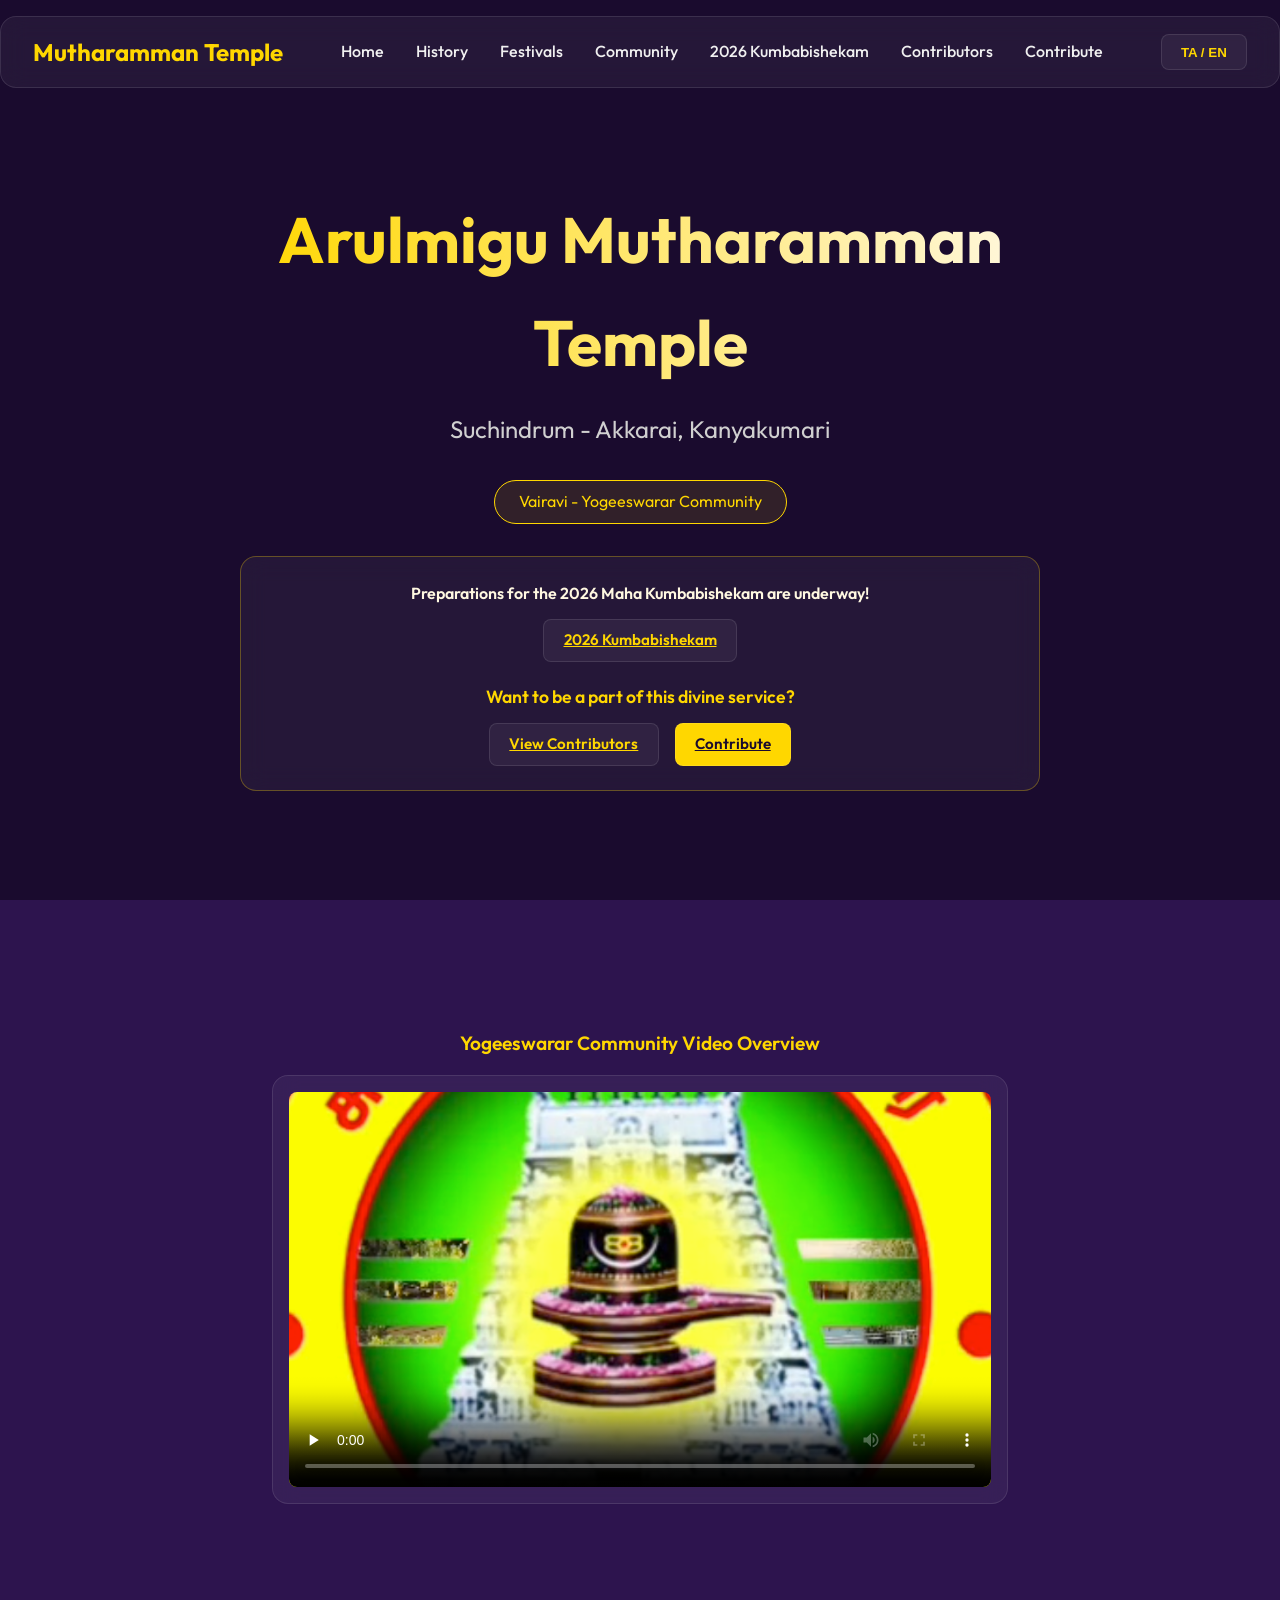
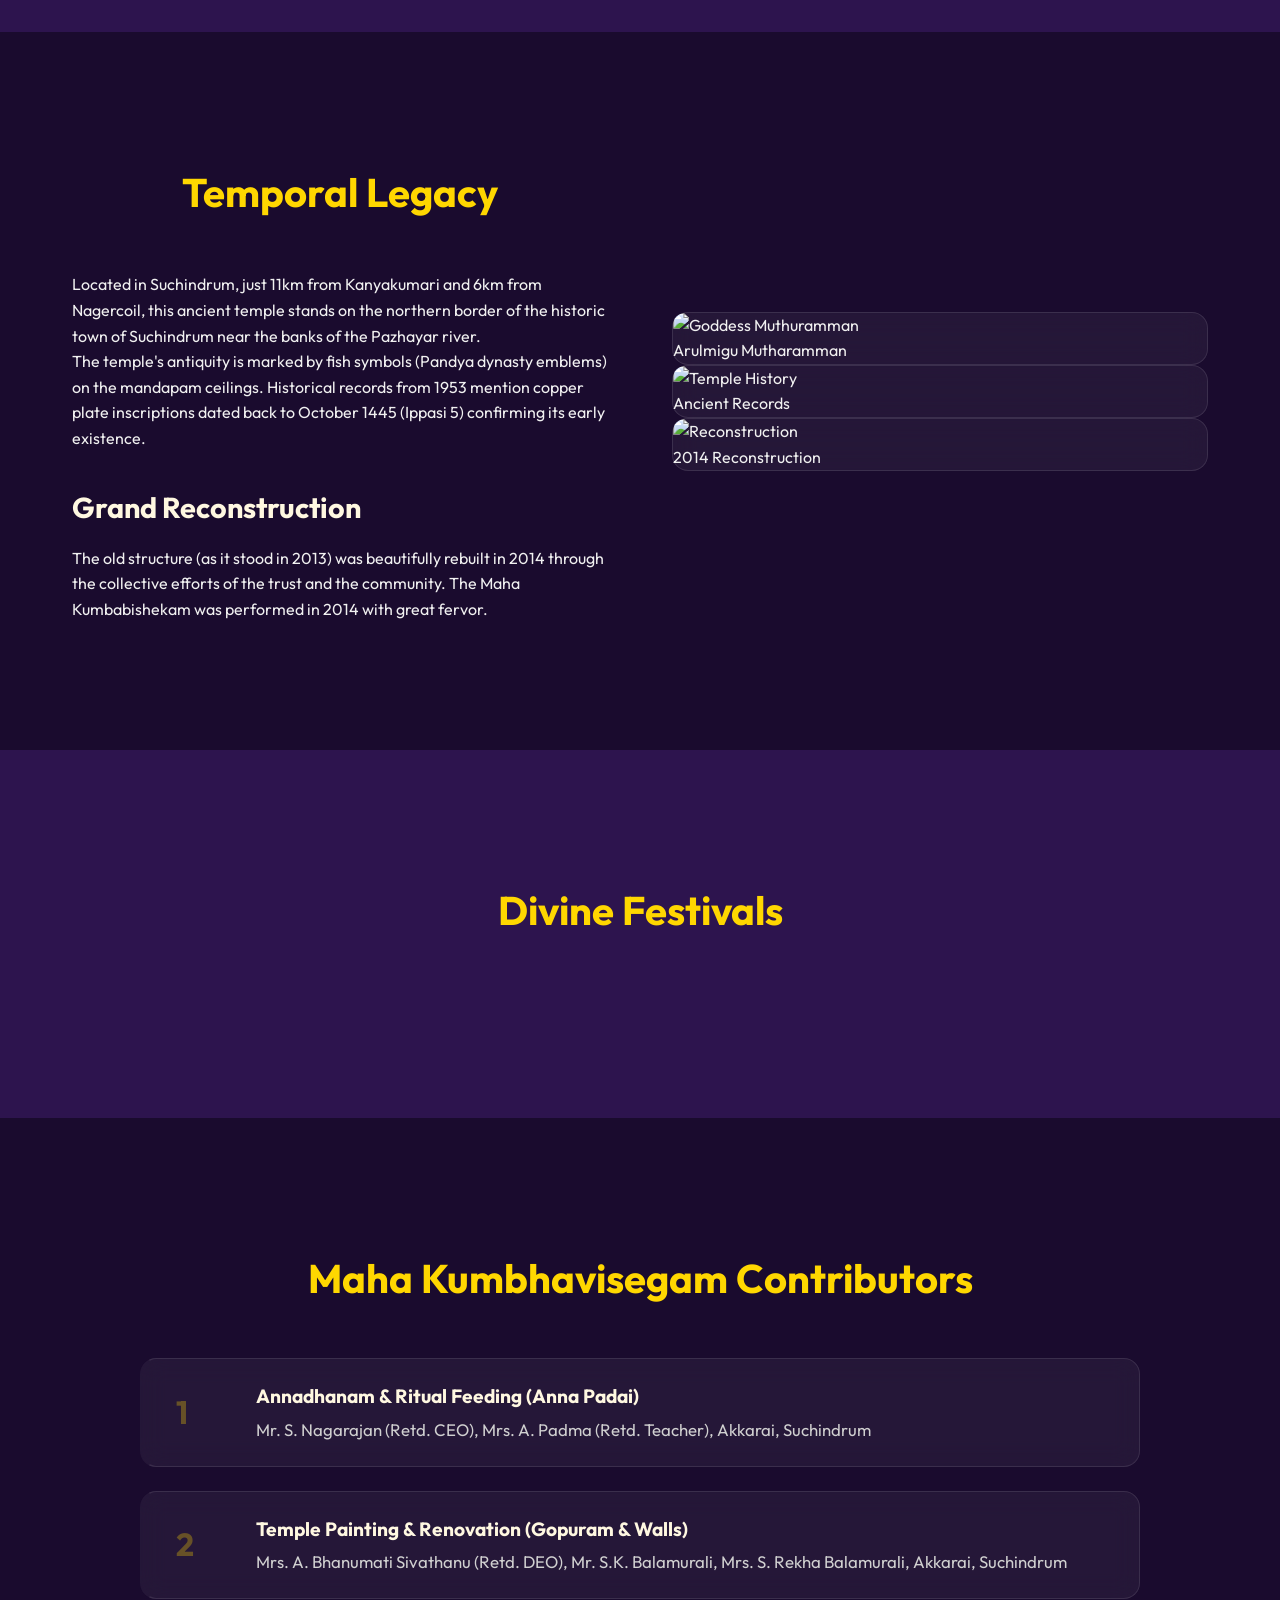
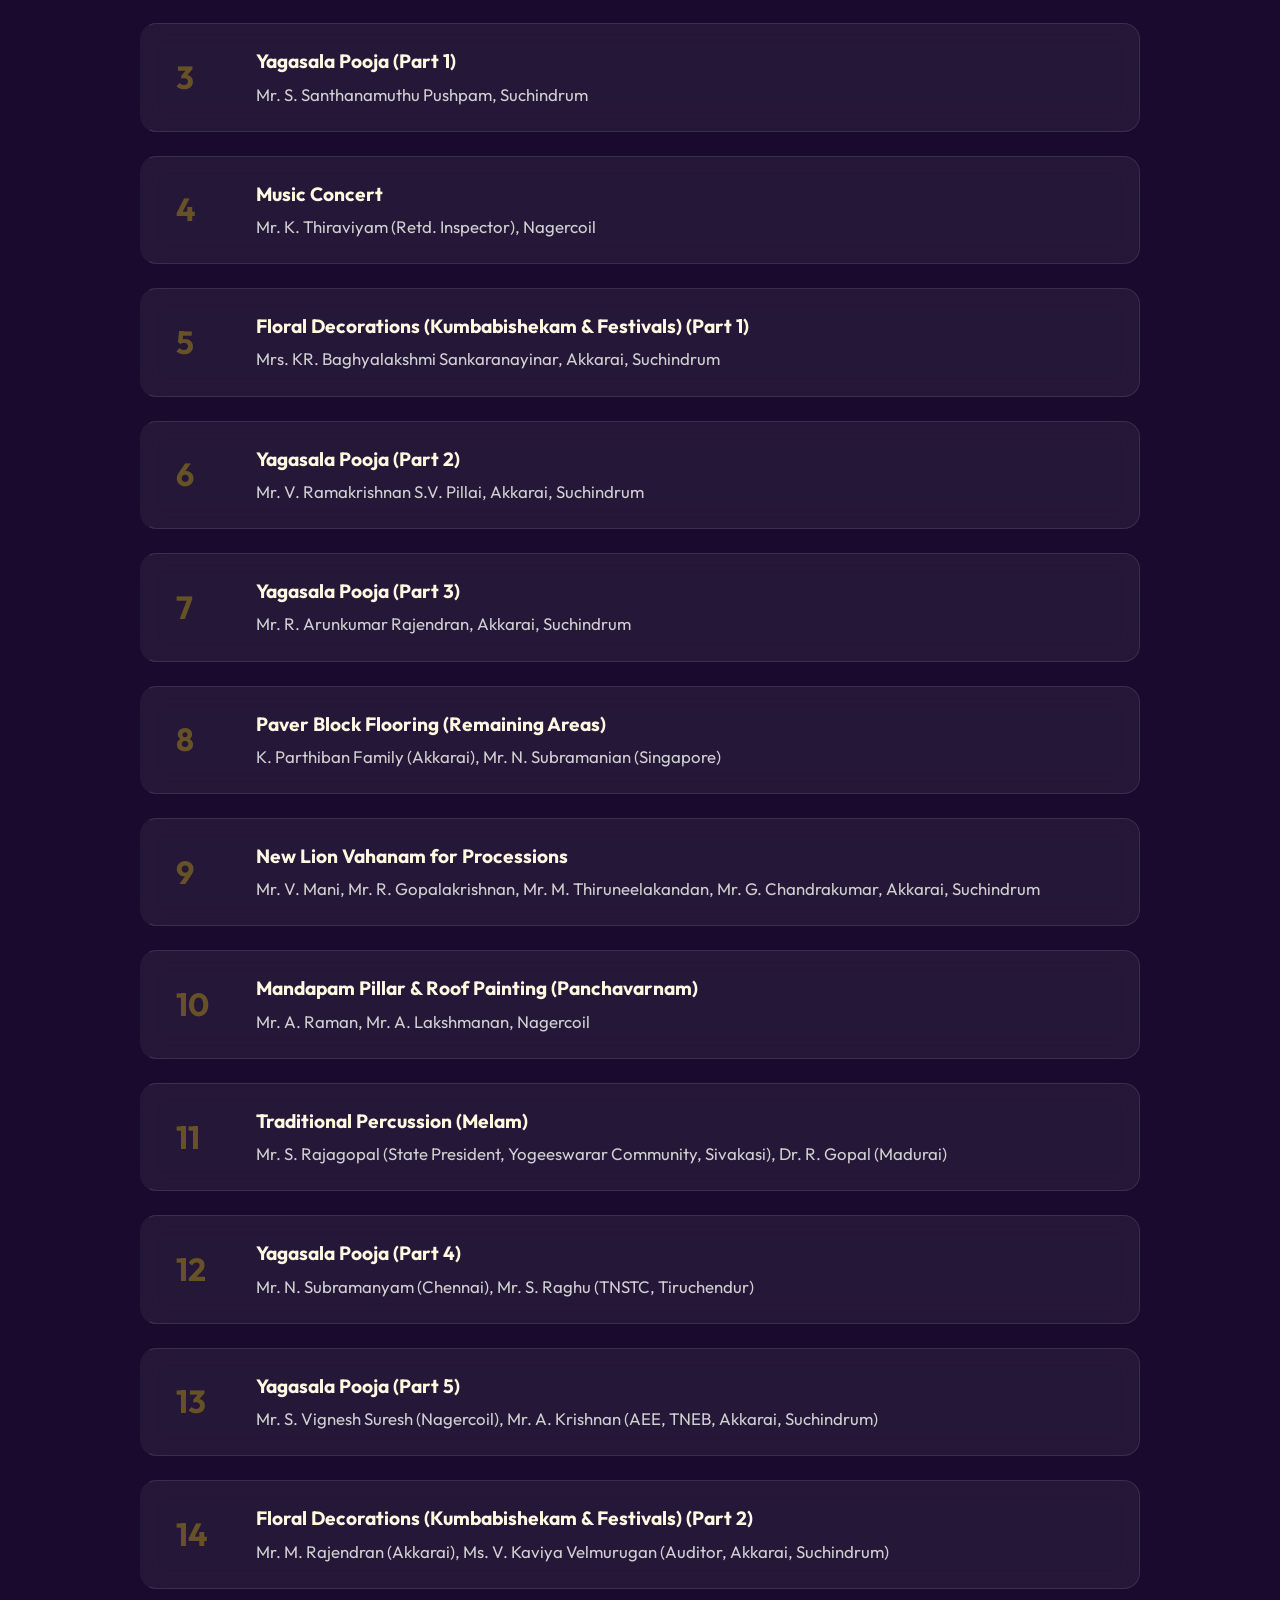
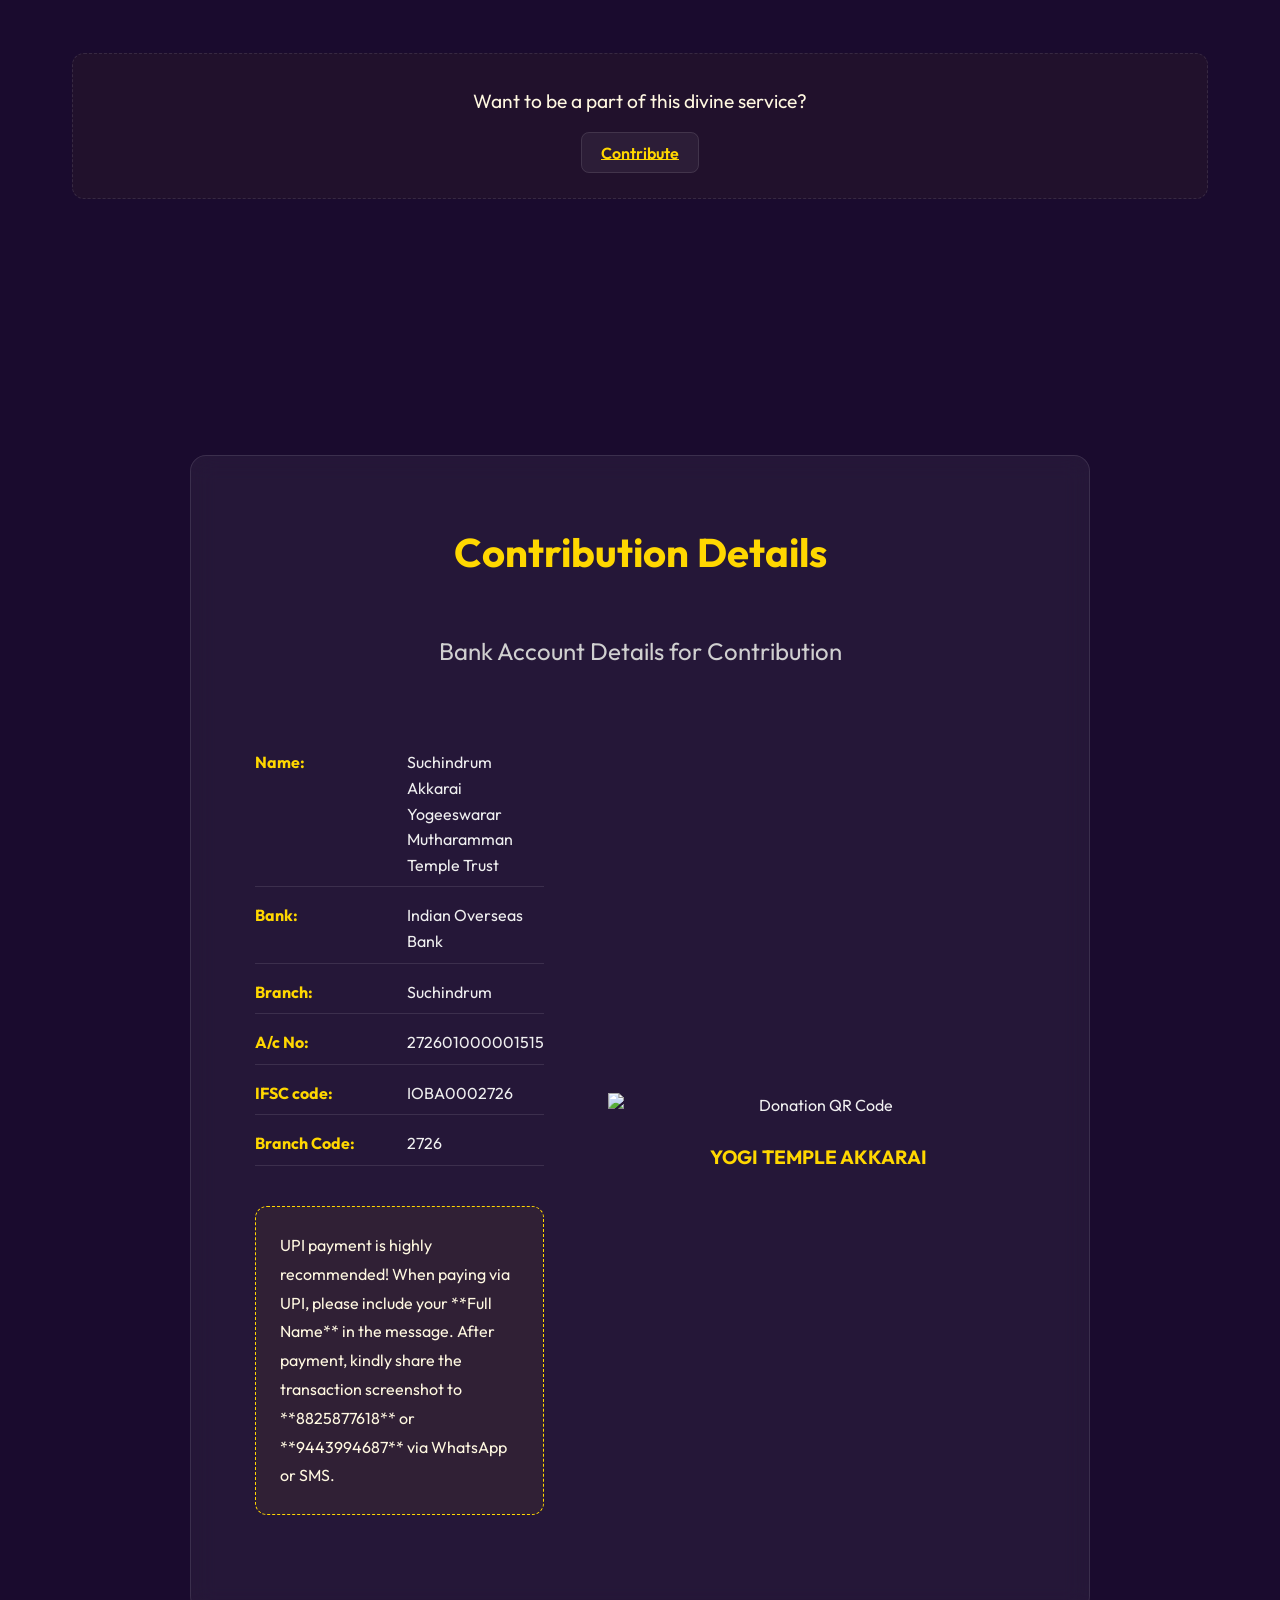
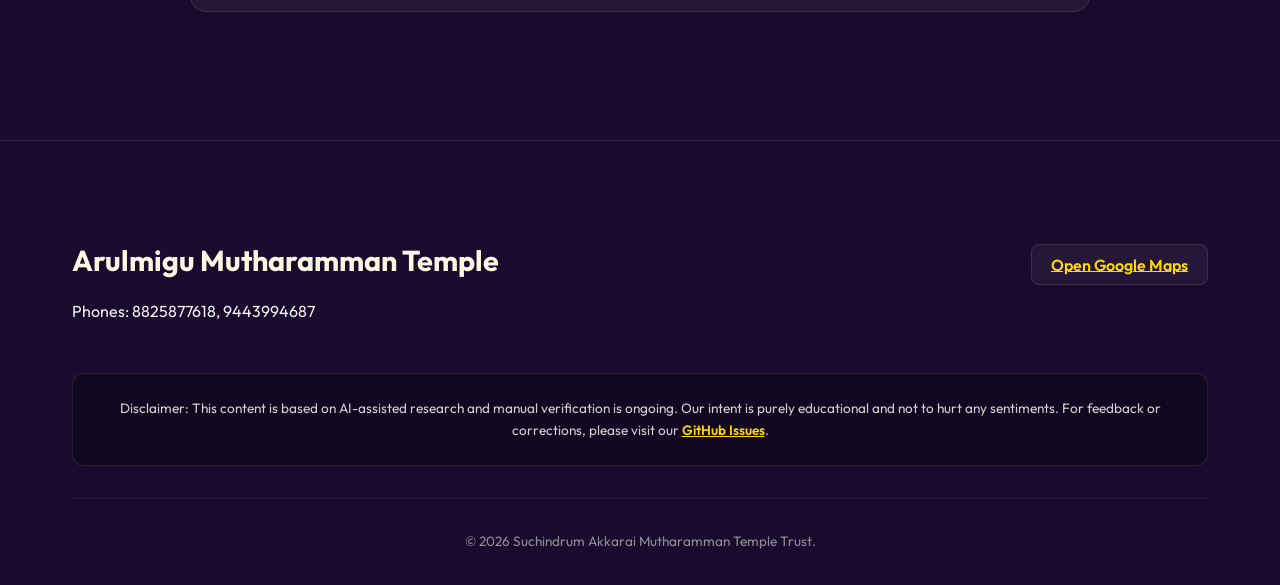
==== commit e2cc47c4: "feat: add premium 2026 Kumbabishekam gallery page - Create 2026_kumbabishekam.html with an interacti" ====
--- a/index.html
+++ b/index.html
@@ -27,6 +27,7 @@
                 <li><a href="#history" data-key="nav_history">History</a></li>
                 <li><a href="#festivals" data-key="nav_festivals">Festivals</a></li>
                 <li><a href="community.html" data-key="nav_community">Community</a></li>
+                <li><a href="2026_kumbabishekam.html" data-key="nav_2026_kumba">2026 Kumbabishekam</a></li>
                 <li><a href="#contributors" data-key="nav_contributors">Contributors</a></li>
                 <li><a href="#donations" data-key="nav_donations">Donations</a></li>
             </ul>
@@ -47,6 +48,7 @@
                 </a>
                 <div class="alert-box glass">
                     <p data-key="kumbabishekam_alert">Preparations for the 2026 Maha Kumbabishekam are underway!</p>
+                    <a href="2026_kumbabishekam.html" class="glass-btn small" data-key="nav_2026_kumba" style="margin-bottom: 0.5rem;">2026 Kumbabishekam</a>
                     <p class="prompt-text" data-key="contribute_prompt">Want to be a part of this divine service?</p>
                     <div class="button-group">
                         <a href="#contributors" class="glass-btn small" data-key="view_contributors">View
--- a/style.css
+++ b/style.css
@@ -483,3 +483,50 @@
     text-align: center;
 }
 
+/* Gallery Section */
+.gallery-grid {
+    display: grid;
+    grid-template-columns: repeat(auto-fill, minmax(300px, 1fr));
+    gap: 1.5rem;
+    padding: 2rem 0;
+}
+
+.gallery-item {
+    position: relative;
+    overflow: hidden;
+    border-radius: 16px;
+    aspect-ratio: 4/3;
+    border: 1px solid var(--glass-border);
+    background: var(--glass);
+    transition: var(--transition);
+}
+
+.gallery-item:hover {
+    border-color: var(--accent);
+    box-shadow: 0 10px 30px rgba(0,0,0,0.5);
+}
+
+.gallery-item img {
+    width: 100%;
+    height: 100%;
+    object-fit: cover;
+    transition: var(--transition);
+}
+
+.gallery-item:hover img {
+    transform: scale(1.05);
+}
+
+.gallery-caption {
+    position: absolute;
+    bottom: 0;
+    left: 0;
+    right: 0;
+    padding: 1.5rem;
+    background: linear-gradient(to top, rgba(0,0,0,0.8), transparent);
+    color: white;
+    font-size: 0.9rem;
+    font-weight: 500;
+}
+
+
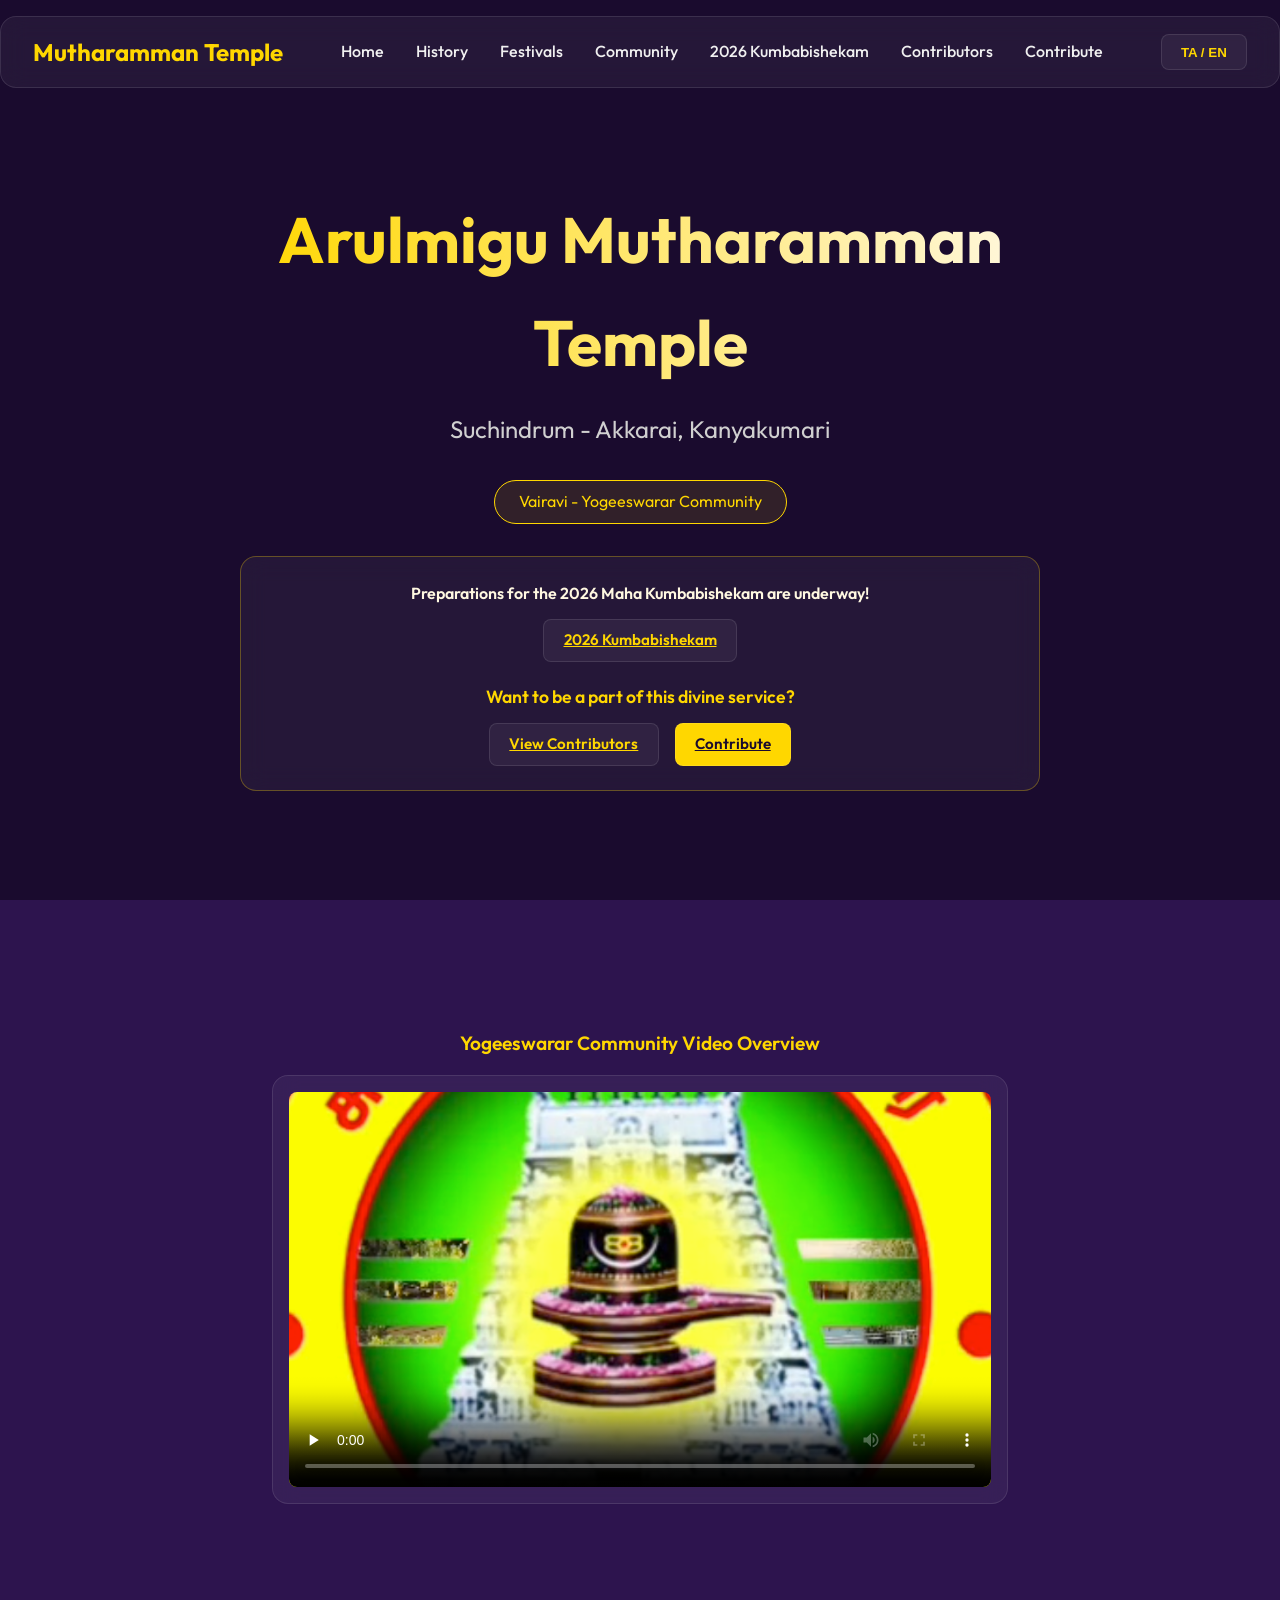
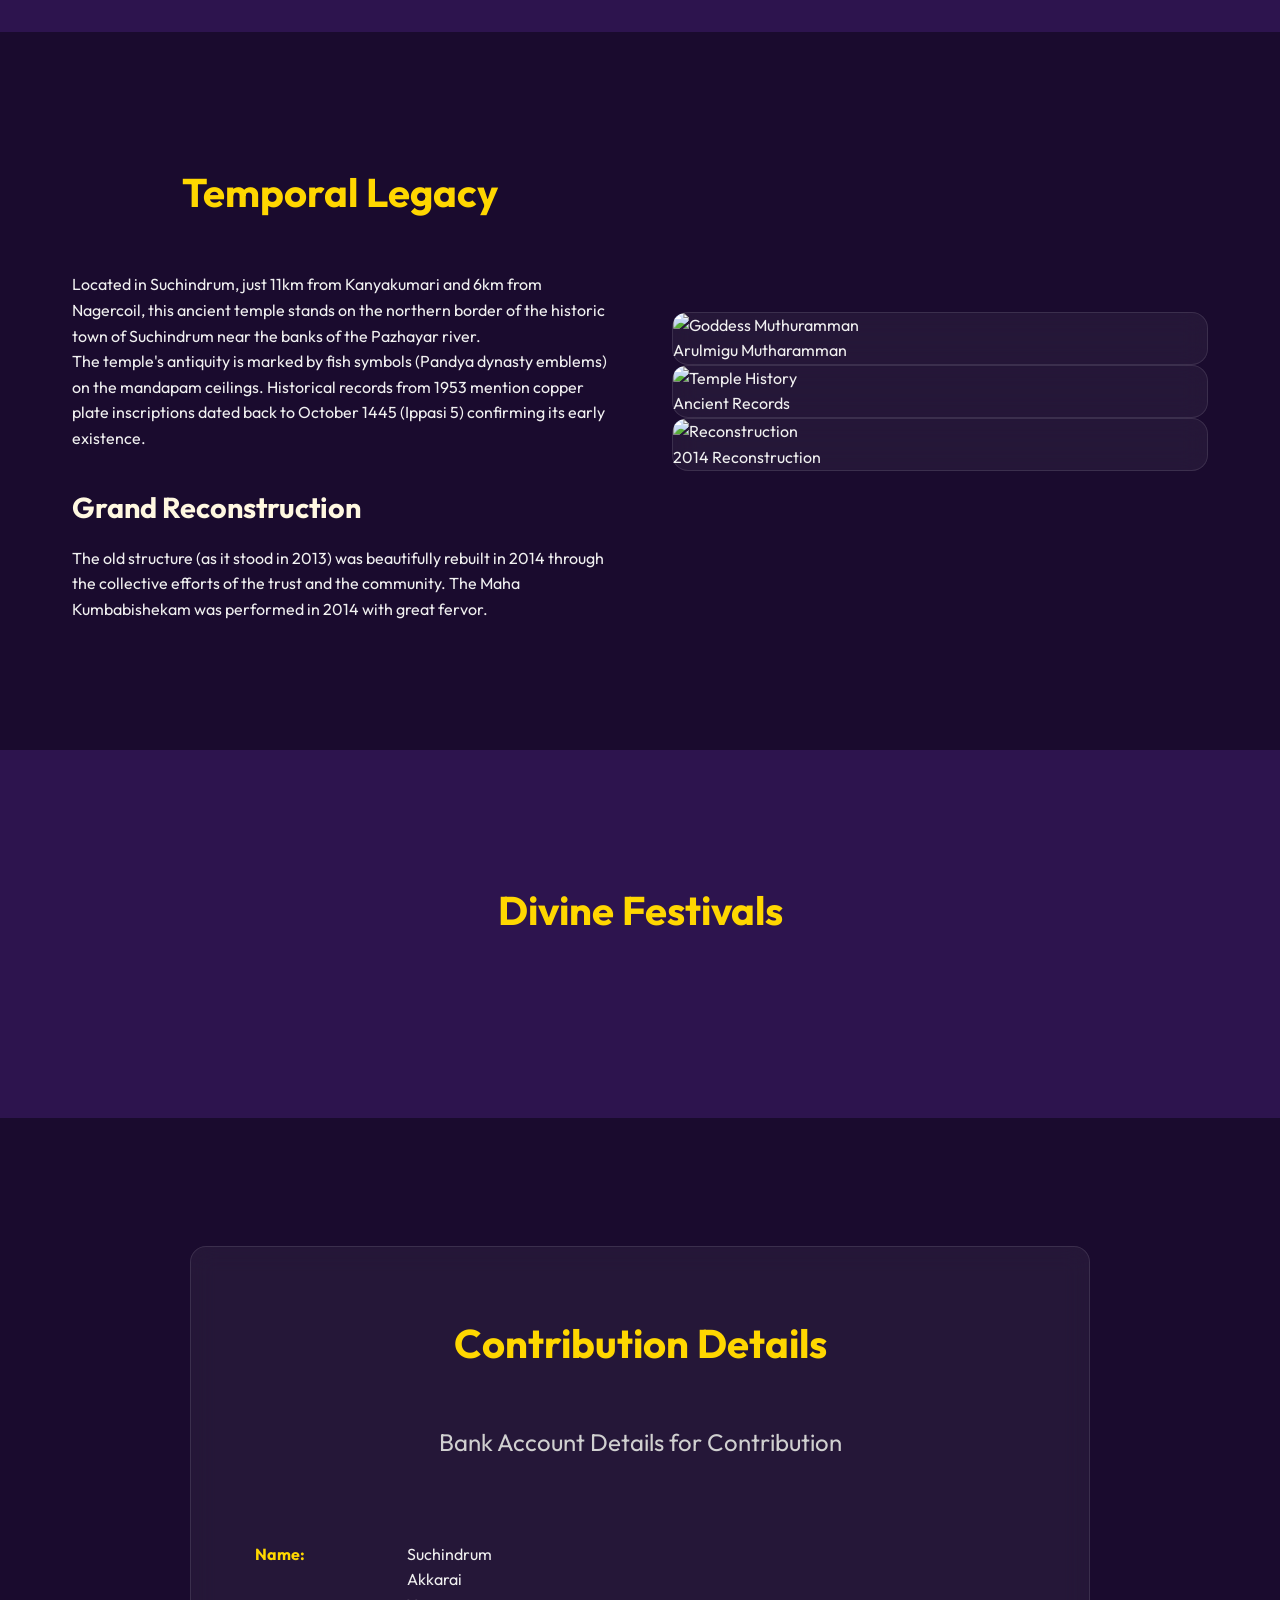
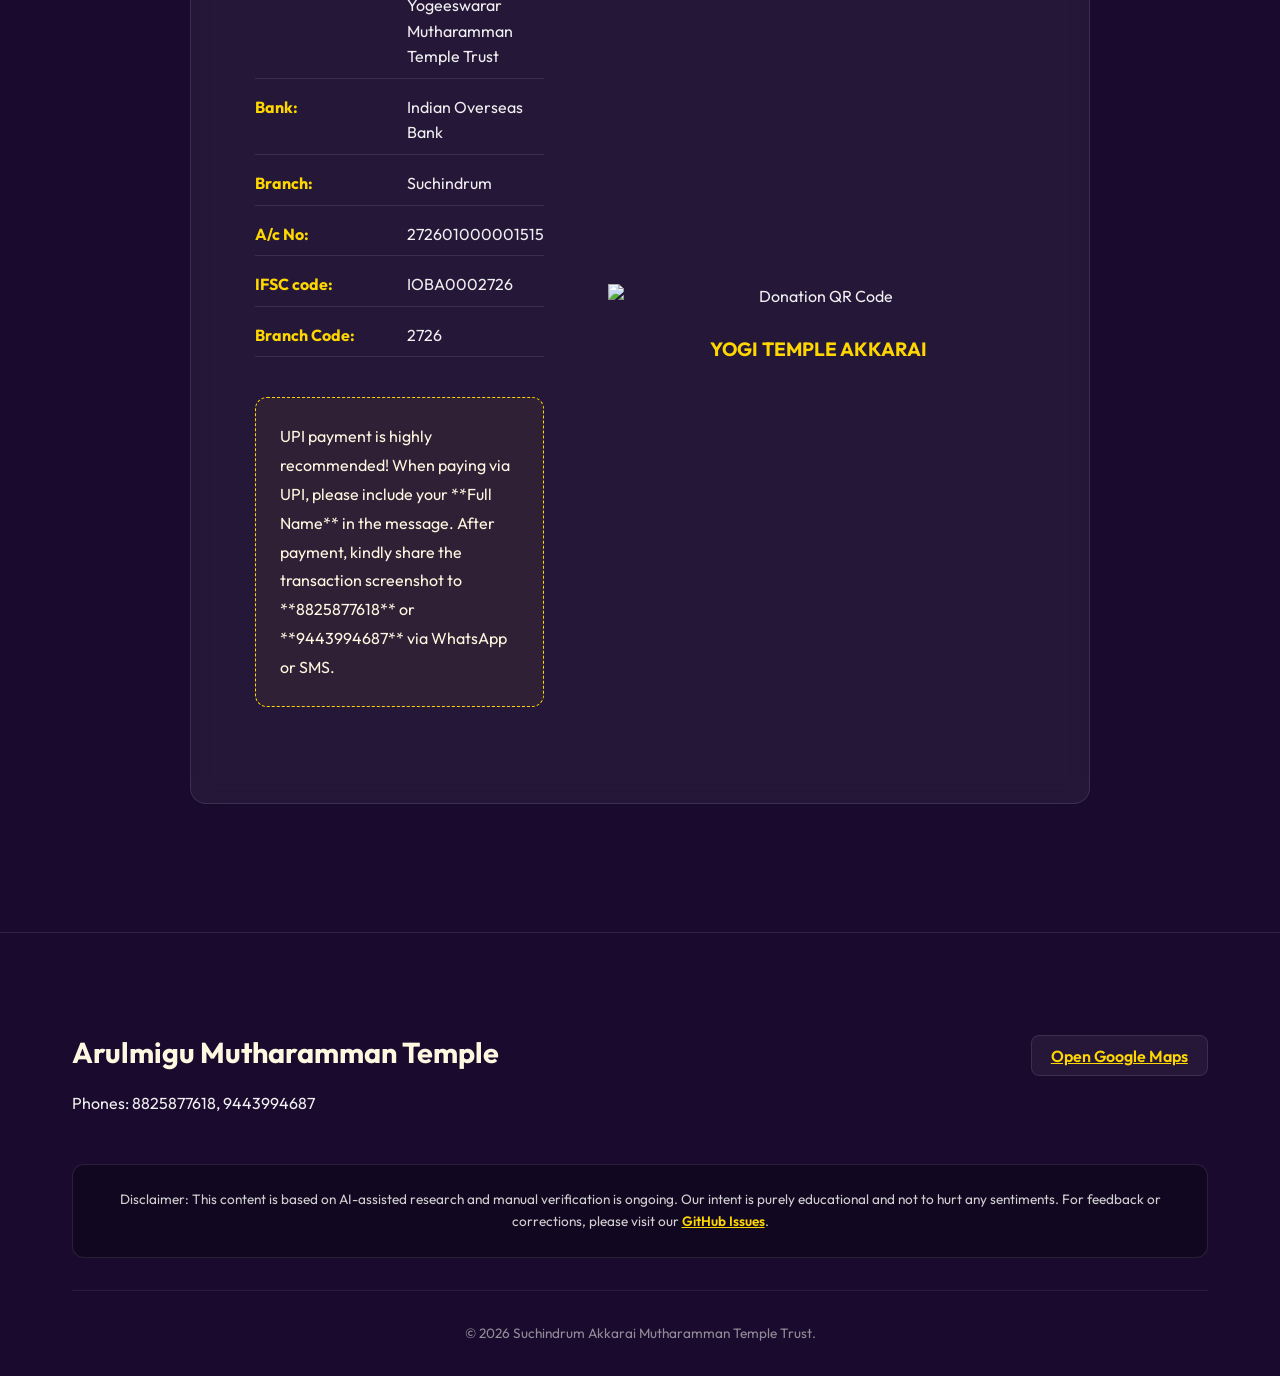
==== commit 9dcc0df0: "feat: add zoomable image overlay and move contributors section to 2026 Kumbabishekam page" ====
--- a/index.html
+++ b/index.html
@@ -28,7 +28,7 @@
                 <li><a href="#festivals" data-key="nav_festivals">Festivals</a></li>
                 <li><a href="community.html" data-key="nav_community">Community</a></li>
                 <li><a href="2026_kumbabishekam.html" data-key="nav_2026_kumba">2026 Kumbabishekam</a></li>
-                <li><a href="#contributors" data-key="nav_contributors">Contributors</a></li>
+                <li><a href="2026_kumbabishekam.html#contributors" data-key="nav_contributors">Contributors</a></li>
                 <li><a href="#donations" data-key="nav_donations">Donations</a></li>
             </ul>
             <div class="lang-toggle">
@@ -51,7 +51,7 @@
                     <a href="2026_kumbabishekam.html" class="glass-btn small" data-key="nav_2026_kumba" style="margin-bottom: 0.5rem;">2026 Kumbabishekam</a>
                     <p class="prompt-text" data-key="contribute_prompt">Want to be a part of this divine service?</p>
                     <div class="button-group">
-                        <a href="#contributors" class="glass-btn small" data-key="view_contributors">View
+                        <a href="2026_kumbabishekam.html#contributors" class="glass-btn small" data-key="view_contributors">View
                             Contributors</a>
                         <a href="#donations" class="glass-btn small accent" data-key="nav_donations">Donate Now</a>
                     </div>
@@ -107,18 +107,7 @@
             </div>
         </section>
 
-        <section id="contributors" class="section">
-            <div class="container">
-                <h2 data-key="contributors_title">Maha Kumbhavisegam Ubayatharargal</h2>
-                <div class="contributors-container" id="contributors-list" data-key="contributors_list">
-                    <!-- Dynamic List -->
-                </div>
-                <div class="section-footer">
-                    <p data-key="contribute_prompt">Want to be a part of this divine service?</p>
-                    <a href="#donations" class="glass-btn" data-key="nav_donations">Make a Donation</a>
-                </div>
-            </div>
-        </section>
+
 
         <section id="donations" class="section">
             <div class="container">
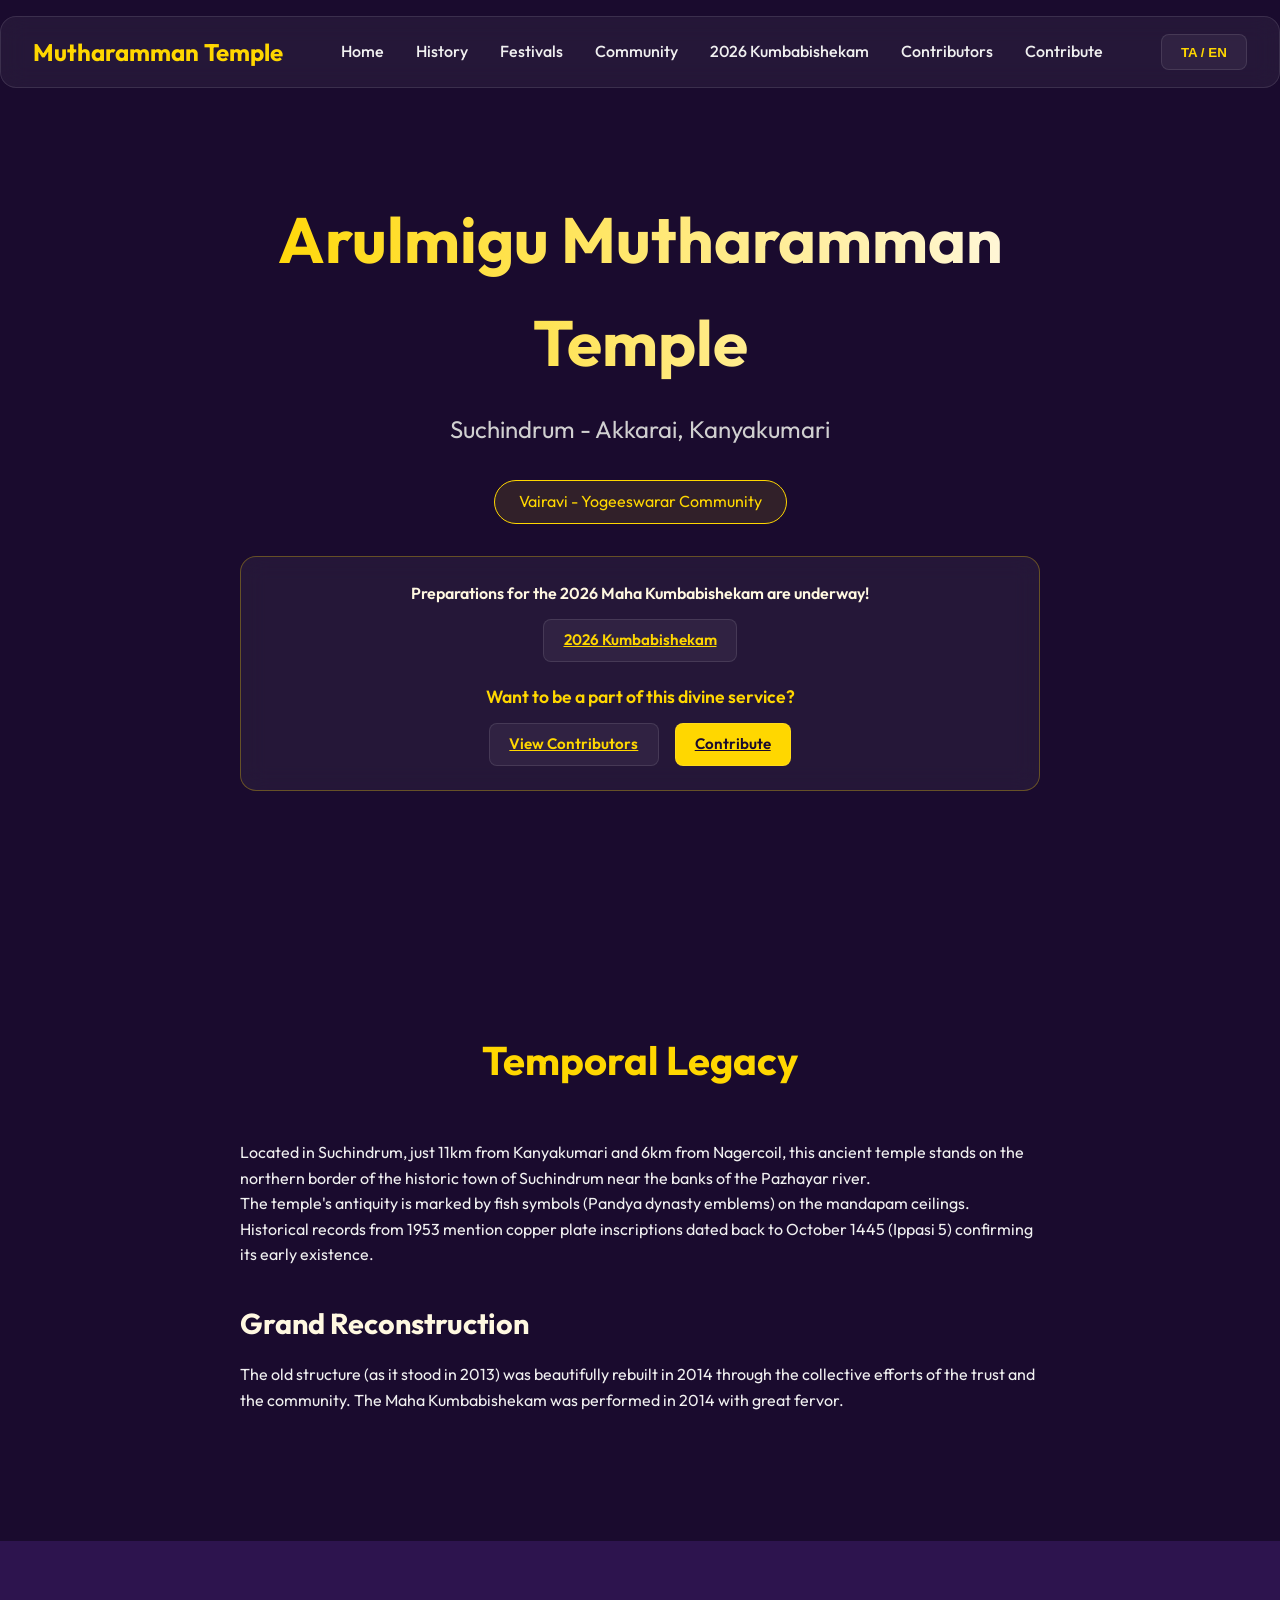
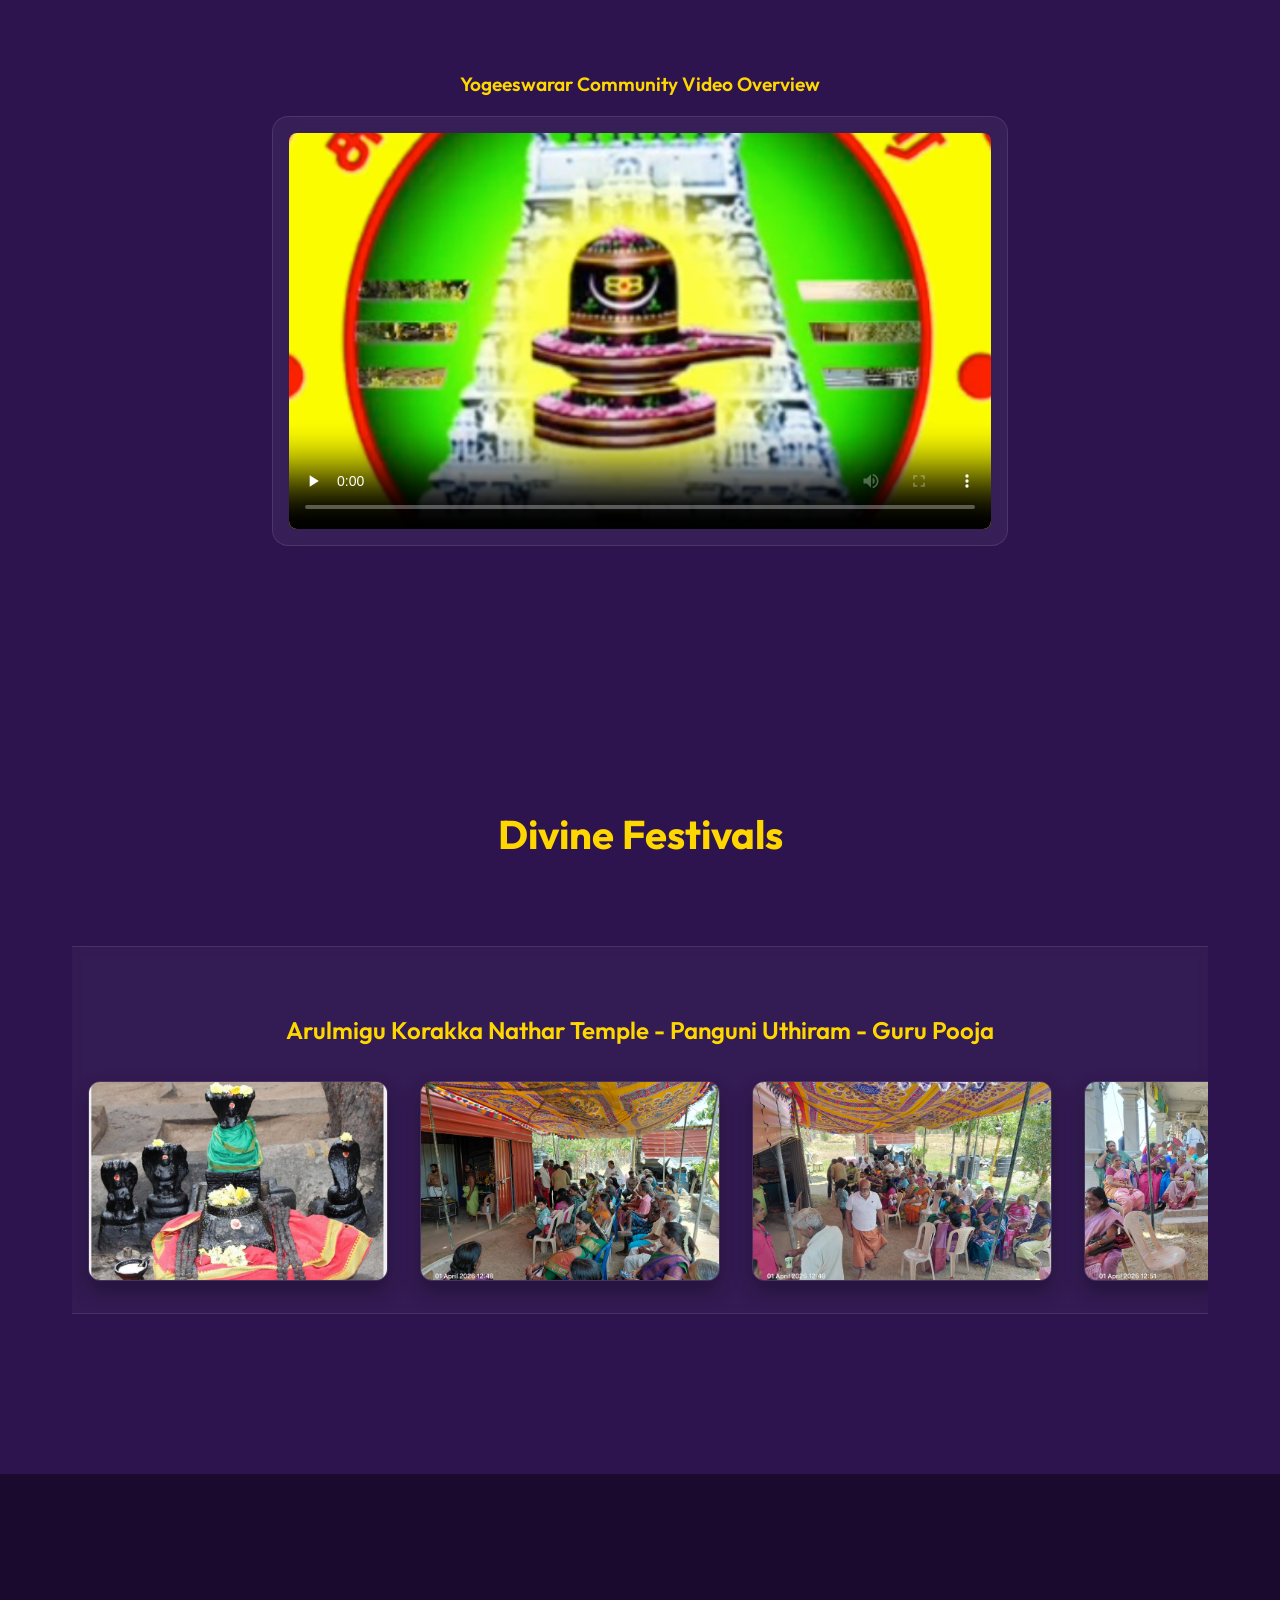
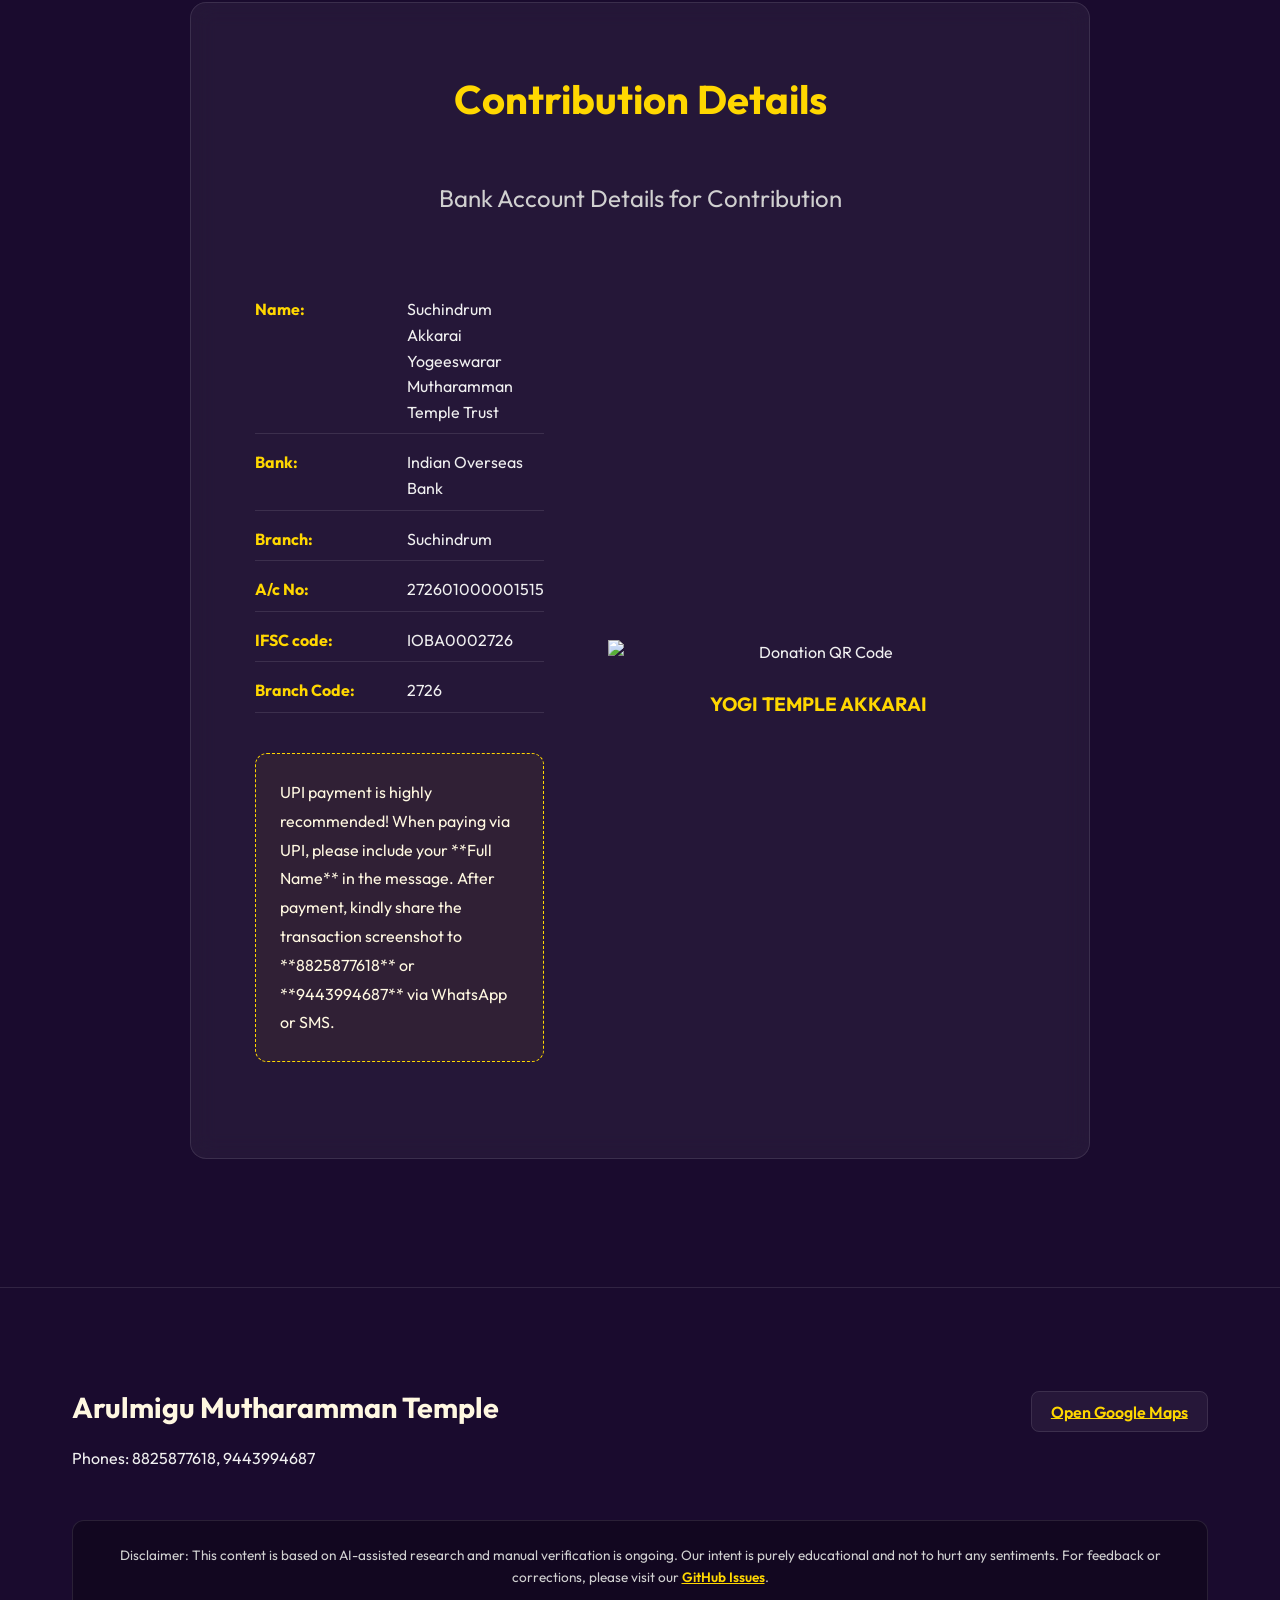
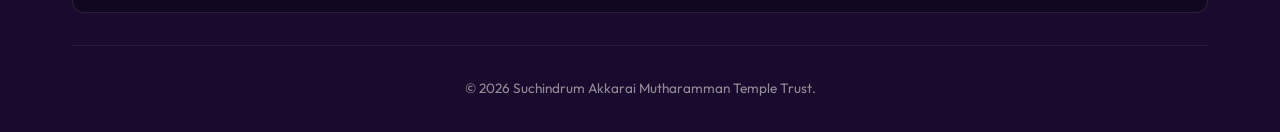
==== commit 2e481088: "feat: update history section and add Guru Pooja image marquee gallery" ====
--- a/index.html
+++ b/index.html
@@ -59,6 +59,20 @@
             </div>
         </section>
 
+        <section id="history" class="section">
+            <div class="container">
+                <div class="text-content" style="max-width: 800px; margin: 0 auto;">
+                    <h2 data-key="history_title">Temporal Legacy</h2>
+                    <p data-key="history_p1">Loading...</p>
+                    <p data-key="history_p2">Loading...</p>
+
+                    <h3 data-key="reconstruction_title">Grand Reconstruction</h3>
+                    <p data-key="reconstruction_p1">Loading...</p>
+                </div>
+            </div>
+        </section>
+
+
         <section id="intro-video" class="section dark">
             <div class="container" style="max-width: 800px; text-align: center;">
                 <p style="color: var(--accent); font-weight: 600; margin-bottom: 1rem; font-size: 1.2rem;" data-key="intro_video_caption">Yogeeswarar Community Video Overview</p>
@@ -71,32 +85,6 @@
             </div>
         </section>
 
-        <section id="history" class="section">
-            <div class="container grid">
-                <div class="text-content">
-                    <h2 data-key="history_title">Temporal Legacy</h2>
-                    <p data-key="history_p1">Loading...</p>
-                    <p data-key="history_p2">Loading...</p>
-
-                    <h3 data-key="reconstruction_title">Grand Reconstruction</h3>
-                    <p data-key="reconstruction_p1">Loading...</p>
-                </div>
-                <div class="image-gallery grid-3">
-                    <div class="card glass">
-                        <img src="assets/muthuramman.jpg" alt="Goddess Muthuramman">
-                        <p class="caption">Arulmigu Mutharamman</p>
-                    </div>
-                    <div class="card glass">
-                        <img src="assets/history1.jpg" alt="Temple History">
-                        <p class="caption">Ancient Records</p>
-                    </div>
-                    <div class="card glass">
-                        <img src="assets/history2.jpg" alt="Reconstruction">
-                        <p class="caption">2014 Reconstruction</p>
-                    </div>
-                </div>
-            </div>
-        </section>
 
         <section id="festivals" class="section dark">
             <div class="container">
@@ -104,8 +92,37 @@
                 <div class="festivals-grid" id="festivals-list">
                     <!-- Dynamic List -->
                 </div>
-            </div>
-        </section>
+
+                <div class="marquee-wrapper">
+                    <h3 class="marquee-title" data-key="guru_pooja_title">Arulmigu Korakka Nathar Temple - Panguni Uthiram - Guru Pooja</h3>
+                    <div class="marquee-container">
+                        <!-- Group 1 -->
+                        <div class="marquee-item"><img src="assets/20260401_KorandiGuruPooja/WhatsApp Image 2026-04-01 at 21.31.52.jpeg" alt="Guru Pooja"></div>
+                        <div class="marquee-item"><img src="assets/20260401_KorandiGuruPooja/WhatsApp Image 2026-04-01 at 21.31.53 (1).jpeg" alt="Guru Pooja"></div>
+                        <div class="marquee-item"><img src="assets/20260401_KorandiGuruPooja/WhatsApp Image 2026-04-01 at 21.31.53.jpeg" alt="Guru Pooja"></div>
+                        <div class="marquee-item"><img src="assets/20260401_KorandiGuruPooja/WhatsApp Image 2026-04-01 at 21.31.54.jpeg" alt="Guru Pooja"></div>
+                        <div class="marquee-item"><img src="assets/20260401_KorandiGuruPooja/WhatsApp Image 2026-04-01 at 21.31.55 (1).jpeg" alt="Guru Pooja"></div>
+                        <div class="marquee-item"><img src="assets/20260401_KorandiGuruPooja/WhatsApp Image 2026-04-01 at 21.31.55 (2).jpeg" alt="Guru Pooja"></div>
+                        <div class="marquee-item"><img src="assets/20260401_KorandiGuruPooja/WhatsApp Image 2026-04-01 at 21.31.55.jpeg" alt="Guru Pooja"></div>
+                        <div class="marquee-item"><img src="assets/20260401_KorandiGuruPooja/WhatsApp Image 2026-04-01 at 21.31.56 (1).jpeg" alt="Guru Pooja"></div>
+                        <div class="marquee-item"><img src="assets/20260401_KorandiGuruPooja/WhatsApp Image 2026-04-01 at 21.31.56.jpeg" alt="Guru Pooja"></div>
+                        <div class="marquee-item"><img src="assets/20260401_KorandiGuruPooja/WhatsApp Image 2026-04-01 at 21.31.57.jpeg" alt="Guru Pooja"></div>
+                        <!-- Duplicated for Loop -->
+                        <div class="marquee-item"><img src="assets/20260401_KorandiGuruPooja/WhatsApp Image 2026-04-01 at 21.31.52.jpeg" alt="Guru Pooja"></div>
+                        <div class="marquee-item"><img src="assets/20260401_KorandiGuruPooja/WhatsApp Image 2026-04-01 at 21.31.53 (1).jpeg" alt="Guru Pooja"></div>
+                        <div class="marquee-item"><img src="assets/20260401_KorandiGuruPooja/WhatsApp Image 2026-04-01 at 21.31.53.jpeg" alt="Guru Pooja"></div>
+                        <div class="marquee-item"><img src="assets/20260401_KorandiGuruPooja/WhatsApp Image 2026-04-01 at 21.31.54.jpeg" alt="Guru Pooja"></div>
+                        <div class="marquee-item"><img src="assets/20260401_KorandiGuruPooja/WhatsApp Image 2026-04-01 at 21.31.55 (1).jpeg" alt="Guru Pooja"></div>
+                        <div class="marquee-item"><img src="assets/20260401_KorandiGuruPooja/WhatsApp Image 2026-04-01 at 21.31.55 (2).jpeg" alt="Guru Pooja"></div>
+                        <div class="marquee-item"><img src="assets/20260401_KorandiGuruPooja/WhatsApp Image 2026-04-01 at 21.31.55.jpeg" alt="Guru Pooja"></div>
+                        <div class="marquee-item"><img src="assets/20260401_KorandiGuruPooja/WhatsApp Image 2026-04-01 at 21.31.56 (1).jpeg" alt="Guru Pooja"></div>
+                        <div class="marquee-item"><img src="assets/20260401_KorandiGuruPooja/WhatsApp Image 2026-04-01 at 21.31.56.jpeg" alt="Guru Pooja"></div>
+                        <div class="marquee-item"><img src="assets/20260401_KorandiGuruPooja/WhatsApp Image 2026-04-01 at 21.31.57.jpeg" alt="Guru Pooja"></div>
+                    </div>
+                </div>
+            </div>
+        </section>
+
 
 
 
--- a/style.css
+++ b/style.css
@@ -529,4 +529,67 @@
     font-weight: 500;
 }
 
-
+/* Marquee Styles */
+.marquee-wrapper {
+    width: 100%;
+    overflow: hidden;
+    padding: 2rem 0;
+    position: relative;
+    background: rgba(255, 255, 255, 0.03);
+    backdrop-filter: blur(5px);
+    border-top: 1px solid var(--glass-border);
+    border-bottom: 1px solid var(--glass-border);
+    margin: 2rem 0;
+}
+
+.marquee-title {
+    text-align: center;
+    margin-bottom: 2rem;
+    color: var(--accent);
+    font-size: 1.5rem;
+    font-weight: 600;
+}
+
+.marquee-container {
+    display: flex;
+    width: fit-content;
+    animation: marquee 40s linear infinite;
+}
+
+.marquee-container:hover {
+    animation-play-state: paused;
+}
+
+.marquee-item {
+    flex: 0 0 300px;
+    height: 200px;
+    margin: 0 1rem;
+    border-radius: 12px;
+    overflow: hidden;
+    border: 1px solid var(--glass-border);
+    box-shadow: 0 10px 20px rgba(0, 0, 0, 0.3);
+    transition: transform 0.3s ease;
+}
+
+.marquee-item:hover {
+    transform: scale(1.05);
+}
+
+.marquee-item img {
+    width: 100%;
+    height: 100%;
+    object-fit: cover;
+}
+
+@keyframes marquee {
+    0% { transform: translateX(0); }
+    100% { transform: translateX(-50%); }
+}
+
+@media (max-width: 768px) {
+    .marquee-item {
+        flex: 0 0 200px;
+        height: 150px;
+    }
+}
+
